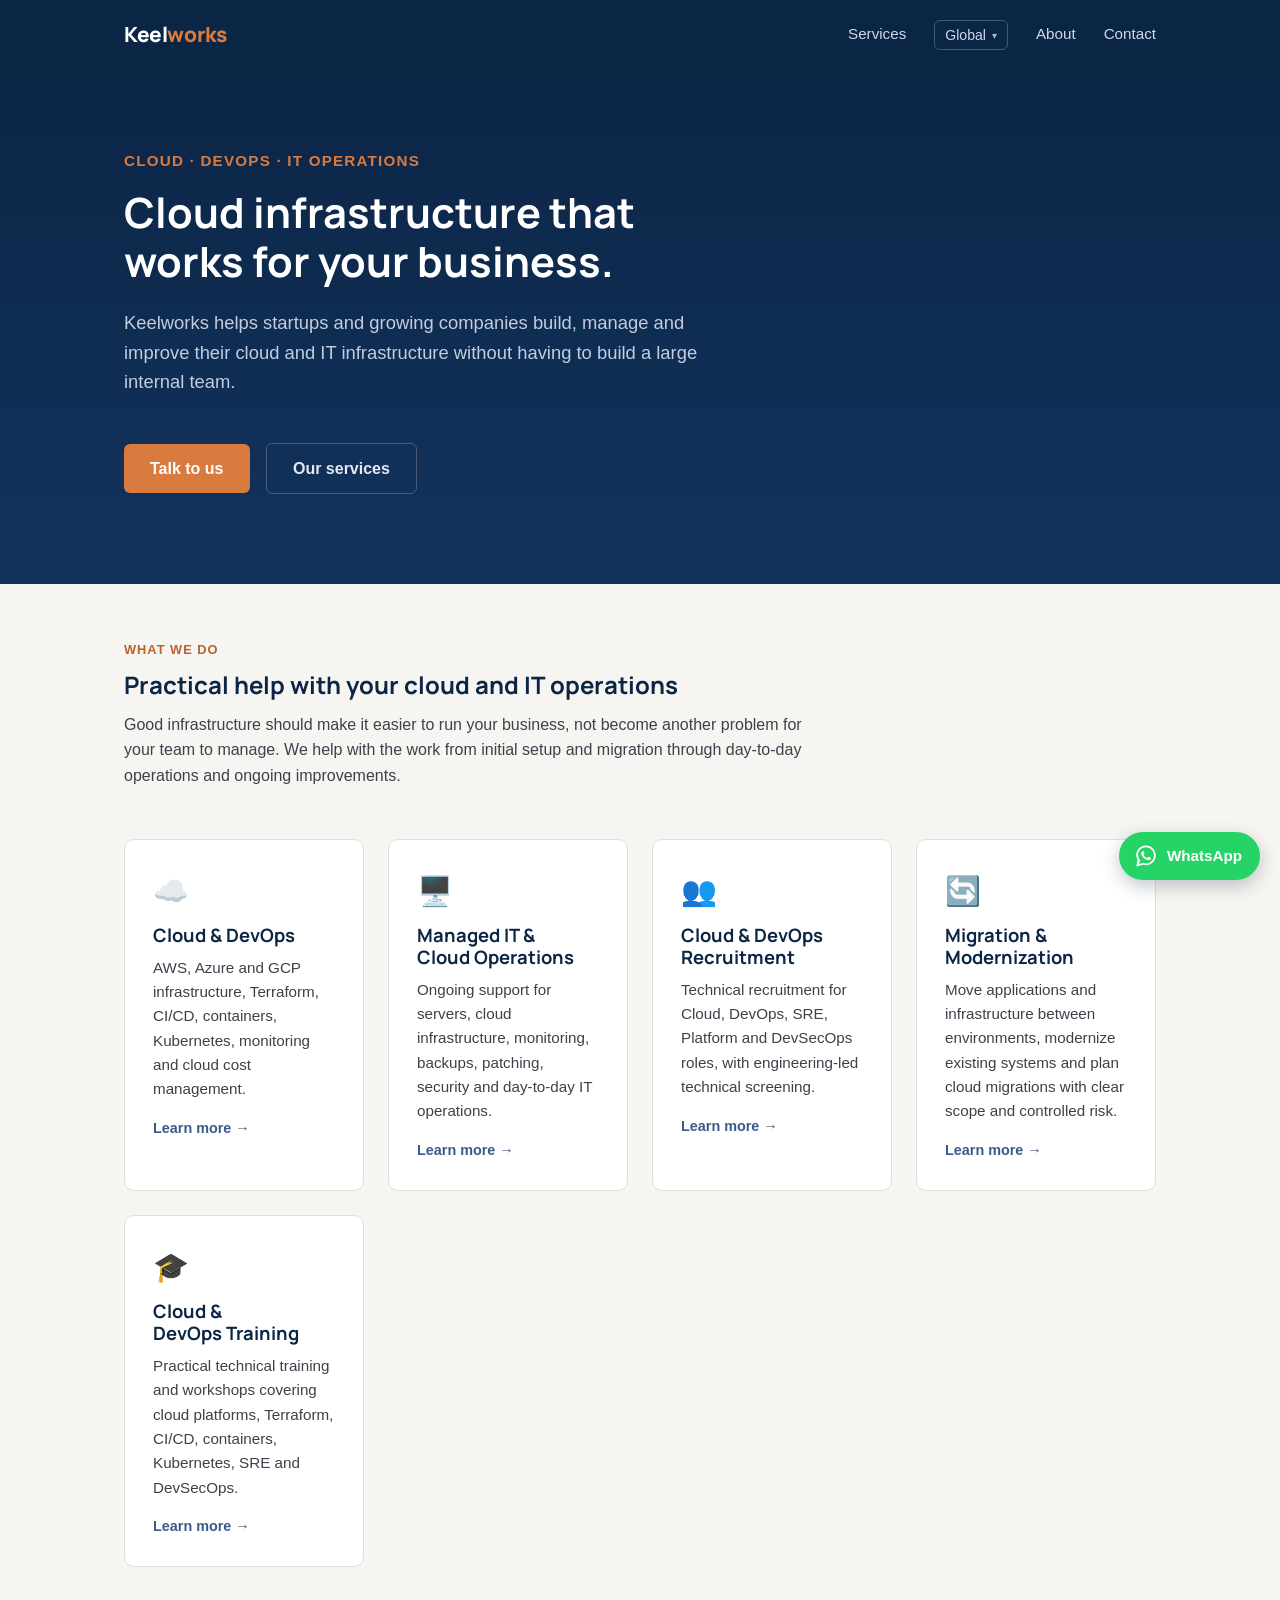
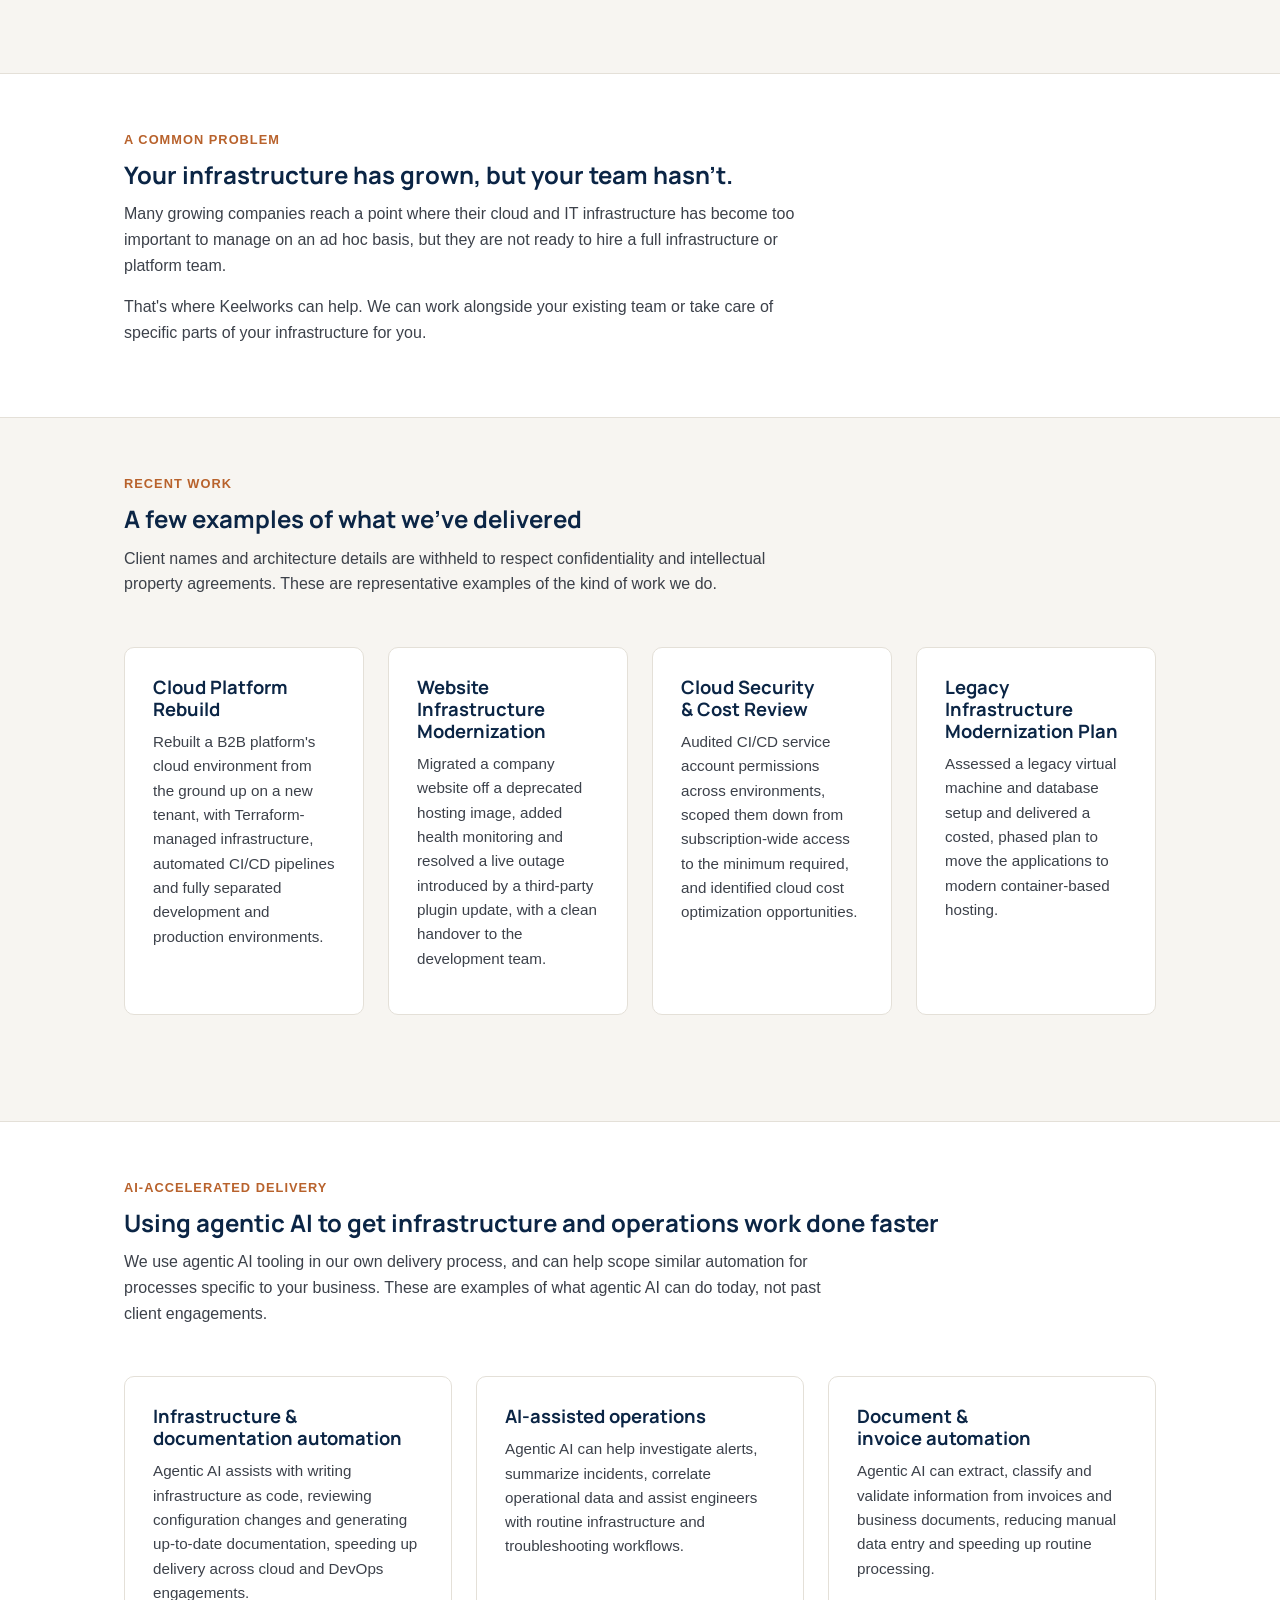
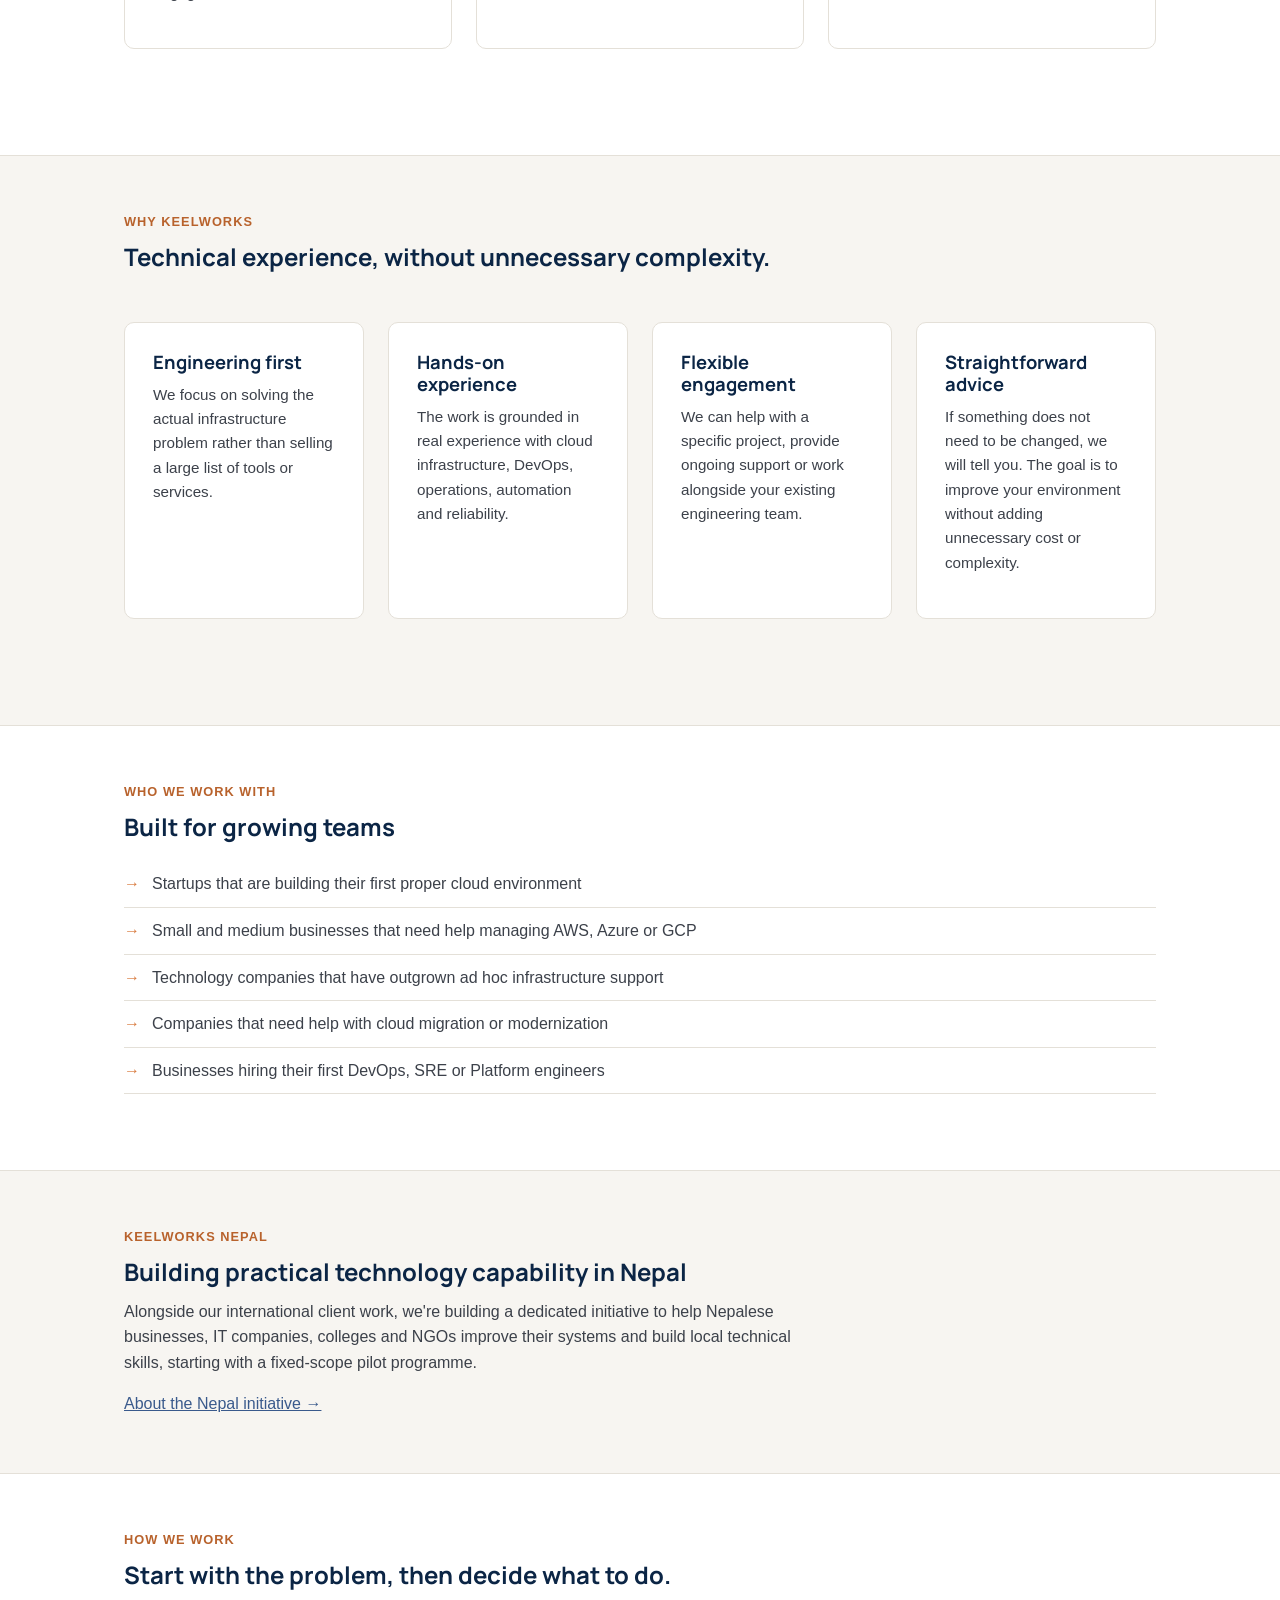
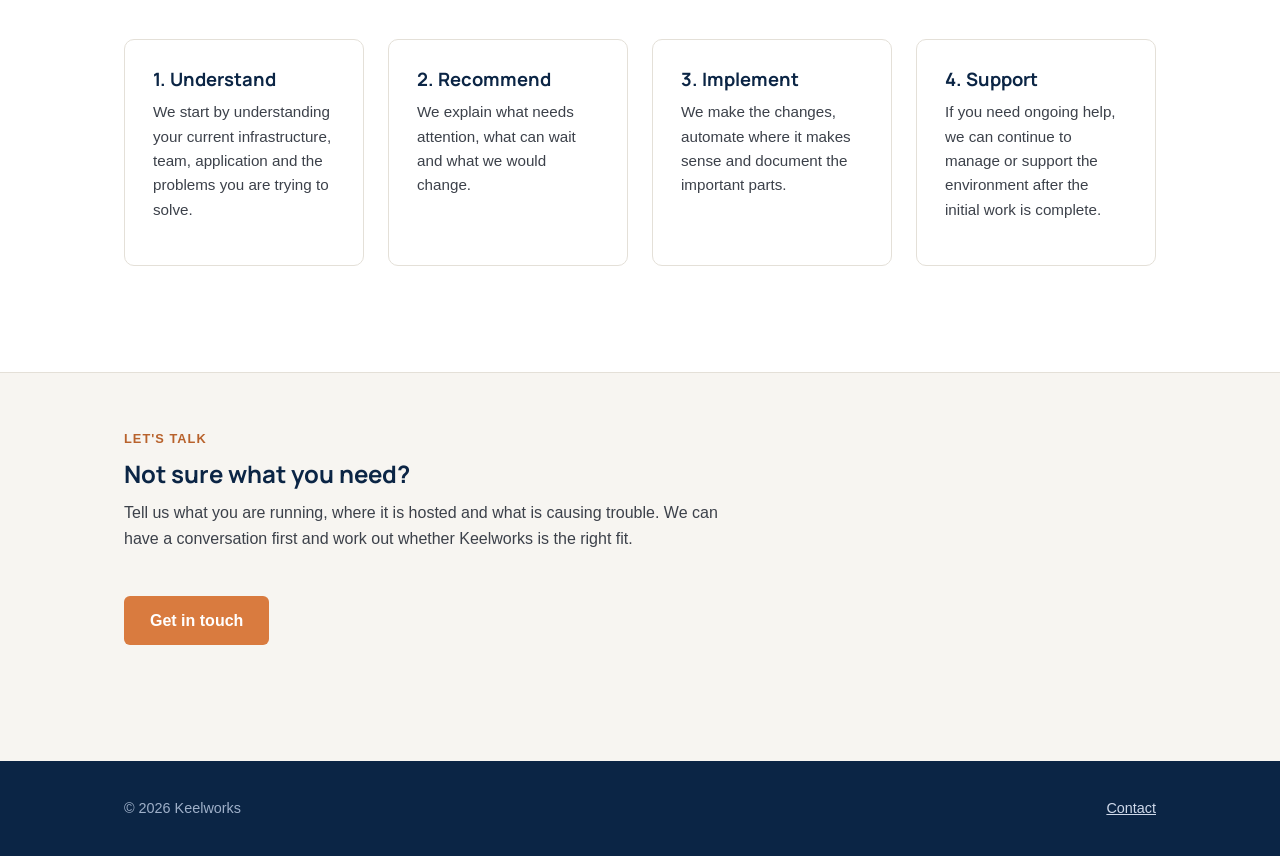
==== index.html @ cf8d4ded "Add a WhatsApp chat button on every page A floating WhatsApp button (+91 84319 14296) now sits botto" ====
<!doctype html>
<html lang="en">
<head>
<meta charset="utf-8">
<meta name="viewport" content="width=device-width, initial-scale=1">
<title>Keelworks | Cloud, DevOps, Managed IT & Recruitment</title>
<meta name="description" content="Keelworks helps startups and growing companies build, manage and improve cloud infrastructure, DevOps and IT operations, and recruit Cloud and DevOps engineers.">
<link rel="preconnect" href="https://fonts.googleapis.com">
<link rel="preconnect" href="https://fonts.gstatic.com" crossorigin>
<link href="https://fonts.googleapis.com/css2?family=Manrope:wght@700;800&display=swap" rel="stylesheet">
<link rel="canonical" href="https://keelworkstech.com/">
<meta property="og:type" content="website">
<meta property="og:site_name" content="Keelworks">
<meta property="og:title" content="Keelworks | Cloud, DevOps, Managed IT & Recruitment">
<meta property="og:description" content="Cloud, DevOps, managed IT and technical recruitment for startups and growing companies.">
<meta property="og:url" content="https://keelworkstech.com/">
<meta name="twitter:card" content="summary">
<meta name="twitter:title" content="Keelworks | Cloud, DevOps, Managed IT & Recruitment">
<meta name="twitter:description" content="Cloud, DevOps, managed IT and technical recruitment for startups and growing companies.">
<script type="application/ld+json">
{
  "@context": "https://schema.org",
  "@type": "ProfessionalService",
  "name": "Keelworks",
  "description": "Cloud, DevOps, managed IT, cloud migration, technical recruitment and training services for startups and growing companies.",
  "url": "https://keelworkstech.com/",
  "founder": {
    "@type": "Person",
    "name": "Naveen"
  },
  "areaServed": "Worldwide",
  "serviceType": [
    "Cloud Services",
    "DevOps",
    "Managed IT Services",
    "Cloud Operations",
    "Cloud Migration",
    "Application Modernization",
    "Technical Recruitment",
    "Cloud and DevOps Training"
  ]
}
</script>
<link rel="icon" href="/favicon.ico" sizes="any">
<link rel="icon" href="/favicon.svg" type="image/svg+xml">
<link rel="apple-touch-icon" href="/assets/apple-touch-icon.png">
<link rel="stylesheet" href="/assets/style.css?v=20261115-1">
</head>
<body>

<header class="site">
  <div class="wrap">
    <a class="logo" href="/">Keel<span>works</span></a>
    <nav>
      <a href="/services/">Services</a>
      <div class="region-switch">
        <button type="button" class="region-switch-toggle" aria-haspopup="true" aria-expanded="false">
          Global <span class="chev">&#9662;</span>
        </button>
        <ul class="region-switch-menu">
          <li><a href="/" class="is-current">Global</a></li>
          <li><a href="/nepal-digital-impact/">Nepal</a></li>
        </ul>
      </div>
      <a href="/about/">About</a>
      <a href="/contact/">Contact</a>
    </nav>
  </div>
</header>

<section class="hero">
  <div class="wrap">
    <div class="tagline">Cloud &middot; DevOps &middot; IT Operations</div>
    <h1>Cloud infrastructure that works for your business.</h1>
    <p class="lead">Keelworks helps startups and growing companies build, manage and improve their cloud and IT infrastructure without having to build a large internal team.</p>
    <a class="btn" href="/contact/">Talk to us</a>
    <a class="btn outline" href="/services/">Our services</a>
  </div>
</section>

<section>
  <div class="wrap">
    <div class="eyebrow">What we do</div>
    <h2>Practical help with your cloud and IT operations</h2>
    <p style="max-width: 700px;">Good infrastructure should make it easier to run your business, not become another problem for your team to manage. We help with the work from initial setup and migration through day-to-day operations and ongoing improvements.</p>
    <div class="services-grid">
      <div class="card">
        <div class="icon">☁️</div>
        <h3>Cloud &amp; DevOps</h3>
        <p>AWS, Azure and GCP infrastructure, Terraform, CI/CD, containers, Kubernetes, monitoring and cloud cost management.</p>
        <a class="more" href="/services/cloudops/">Learn more →</a>
      </div>
      <div class="card">
        <div class="icon">🖥️</div>
        <h3>Managed IT &amp; Cloud Operations</h3>
        <p>Ongoing support for servers, cloud infrastructure, monitoring, backups, patching, security and day-to-day IT operations.</p>
        <a class="more" href="/services/managed-it/">Learn more →</a>
      </div>
      <div class="card">
        <div class="icon">👥</div>
        <h3>Cloud &amp; DevOps Recruitment</h3>
        <p>Technical recruitment for Cloud, DevOps, SRE, Platform and DevSecOps roles, with engineering-led technical screening.</p>
        <a class="more" href="/services/recruitment/">Learn more →</a>
      </div>
      <div class="card">
        <div class="icon">🔄</div>
        <h3>Migration &amp; Modernization</h3>
        <p>Move applications and infrastructure between environments, modernize existing systems and plan cloud migrations with clear scope and controlled risk.</p>
        <a class="more" href="/services/migration/">Learn more →</a>
      </div>
      <div class="card">
        <div class="icon">🎓</div>
        <h3>Cloud &amp; DevOps Training</h3>
        <p>Practical technical training and workshops covering cloud platforms, Terraform, CI/CD, containers, Kubernetes, SRE and DevSecOps.</p>
        <a class="more" href="/services/training/">Learn more →</a>
      </div>
    </div>
  </div>
</section>

<section class="alt">
  <div class="wrap">
    <div class="eyebrow">A common problem</div>
    <h2>Your infrastructure has grown, but your team hasn't.</h2>
    <p style="max-width: 680px;">Many growing companies reach a point where their cloud and IT infrastructure has become too important to manage on an ad hoc basis, but they are not ready to hire a full infrastructure or platform team.</p>
    <p style="max-width: 680px;">That's where Keelworks can help. We can work alongside your existing team or take care of specific parts of your infrastructure for you.</p>
  </div>
</section>

<section>
  <div class="wrap">
    <div class="eyebrow">Recent work</div>
    <h2>A few examples of what we've delivered</h2>
    <p style="max-width: 700px;">Client names and architecture details are withheld to respect confidentiality and intellectual property agreements. These are representative examples of the kind of work we do.</p>
    <div class="services-grid">
      <div class="card">
        <h3>Cloud Platform Rebuild</h3>
        <p>Rebuilt a B2B platform's cloud environment from the ground up on a new tenant, with Terraform-managed infrastructure, automated CI/CD pipelines and fully separated development and production environments.</p>
      </div>
      <div class="card">
        <h3>Website Infrastructure Modernization</h3>
        <p>Migrated a company website off a deprecated hosting image, added health monitoring and resolved a live outage introduced by a third-party plugin update, with a clean handover to the development team.</p>
      </div>
      <div class="card">
        <h3>Cloud Security &amp; Cost Review</h3>
        <p>Audited CI/CD service account permissions across environments, scoped them down from subscription-wide access to the minimum required, and identified cloud cost optimization opportunities.</p>
      </div>
      <div class="card">
        <h3>Legacy Infrastructure Modernization Plan</h3>
        <p>Assessed a legacy virtual machine and database setup and delivered a costed, phased plan to move the applications to modern container-based hosting.</p>
      </div>
    </div>
  </div>
</section>

<section class="alt">
  <div class="wrap">
    <div class="eyebrow">AI-accelerated delivery</div>
    <h2>Using agentic AI to get infrastructure and operations work done faster</h2>
    <p style="max-width: 700px;">We use agentic AI tooling in our own delivery process, and can help scope similar automation for processes specific to your business. These are examples of what agentic AI can do today, not past client engagements.</p>
    <div class="services-grid">
      <div class="card">
        <h3>Infrastructure &amp; documentation automation</h3>
        <p>Agentic AI assists with writing infrastructure as code, reviewing configuration changes and generating up-to-date documentation, speeding up delivery across cloud and DevOps engagements.</p>
      </div>
      <div class="card">
        <h3>AI-assisted operations</h3>
        <p>Agentic AI can help investigate alerts, summarize incidents, correlate operational data and assist engineers with routine infrastructure and troubleshooting workflows.</p>
      </div>
      <div class="card">
        <h3>Document &amp; invoice automation</h3>
        <p>Agentic AI can extract, classify and validate information from invoices and business documents, reducing manual data entry and speeding up routine processing.</p>
      </div>
    </div>
  </div>
</section>

<section>
  <div class="wrap">
    <div class="eyebrow">Why Keelworks</div>
    <h2>Technical experience, without unnecessary complexity.</h2>
    <div class="services-grid">
      <div class="card">
        <h3>Engineering first</h3>
        <p>We focus on solving the actual infrastructure problem rather than selling a large list of tools or services.</p>
      </div>
      <div class="card">
        <h3>Hands-on experience</h3>
        <p>The work is grounded in real experience with cloud infrastructure, DevOps, operations, automation and reliability.</p>
      </div>
      <div class="card">
        <h3>Flexible engagement</h3>
        <p>We can help with a specific project, provide ongoing support or work alongside your existing engineering team.</p>
      </div>
      <div class="card">
        <h3>Straightforward advice</h3>
        <p>If something does not need to be changed, we will tell you. The goal is to improve your environment without adding unnecessary cost or complexity.</p>
      </div>
    </div>
  </div>
</section>

<section class="alt">
  <div class="wrap">
    <div class="eyebrow">Who we work with</div>
    <h2>Built for growing teams</h2>
    <ul class="fit-list">
      <li>Startups that are building their first proper cloud environment</li>
      <li>Small and medium businesses that need help managing AWS, Azure or GCP</li>
      <li>Technology companies that have outgrown ad hoc infrastructure support</li>
      <li>Companies that need help with cloud migration or modernization</li>
      <li>Businesses hiring their first DevOps, SRE or Platform engineers</li>
    </ul>
  </div>
</section>

<section>
  <div class="wrap">
    <div class="eyebrow">Keelworks Nepal</div>
    <h2>Building practical technology capability in Nepal</h2>
    <p style="max-width: 680px;">Alongside our international client work, we're building a dedicated initiative to help Nepalese businesses, IT companies, colleges and NGOs improve their systems and build local technical skills, starting with a fixed-scope pilot programme.</p>
    <a class="more" href="/nepal-digital-impact/">About the Nepal initiative →</a>
  </div>
</section>

<section class="alt">
  <div class="wrap">
    <div class="eyebrow">How we work</div>
    <h2>Start with the problem, then decide what to do.</h2>
    <div class="services-grid">
      <div class="card">
        <h3>1. Understand</h3>
        <p>We start by understanding your current infrastructure, team, application and the problems you are trying to solve.</p>
      </div>
      <div class="card">
        <h3>2. Recommend</h3>
        <p>We explain what needs attention, what can wait and what we would change.</p>
      </div>
      <div class="card">
        <h3>3. Implement</h3>
        <p>We make the changes, automate where it makes sense and document the important parts.</p>
      </div>
      <div class="card">
        <h3>4. Support</h3>
        <p>If you need ongoing help, we can continue to manage or support the environment after the initial work is complete.</p>
      </div>
    </div>
  </div>
</section>

<section>
  <div class="wrap">
    <div class="eyebrow">Let's talk</div>
    <h2>Not sure what you need?</h2>
    <p style="max-width: 600px;">Tell us what you are running, where it is hosted and what is causing trouble. We can have a conversation first and work out whether Keelworks is the right fit.</p>
    <a class="btn" href="/contact/">Get in touch</a>
  </div>
</section>

<footer class="site">
  <div class="wrap">
    <div>&copy; 2026 Keelworks</div>
    <div><a href="/contact/">Contact</a></div>
  </div>
</footer>

<script src="/assets/region-switch.js?v=20261115-1" defer></script>
<script src="/assets/region-banner.js?v=20261115-1" defer></script>
<script src="/assets/whatsapp.js?v=20261115-1" defer></script>
</body>
</html>
---- assets/style.css ----
:root {
  --navy: #0b2545;
  --navy-light: #13335e;
  --steel: #3a5a8c;
  --accent: #d97b3f;
  --accent-dark: #b8622c;
  --paper: #f7f5f1;
  --ink: #1a1d23;
  --ink-soft: #4a5568;
  --line: #e4e0d8;
  --radius: 10px;
}

* {
  box-sizing: border-box;
}

html {
  scroll-behavior: smooth;
}

body {
  margin: 0;
  font-family: -apple-system, BlinkMacSystemFont, "Segoe UI", Helvetica, Arial, sans-serif;
  color: var(--ink);
  background: var(--paper);
  line-height: 1.6;
}

h1,
h2,
h3,
h4 {
  font-family: "Manrope", -apple-system, BlinkMacSystemFont, "Segoe UI", sans-serif;
  font-weight: 700;
  line-height: 1.2;
  margin: 0 0 0.5em;
  color: var(--navy);
  text-wrap: balance;
}

p {
  margin: 0 0 1em;
  color: #3c414a;
}

a {
  color: var(--steel);
}

.wrap {
  max-width: 1080px;
  margin: 0 auto;
  padding: 0 24px;
}


/* =========================
   Header
   ========================= */

header.site {
  background: var(--navy);
  color: #fff;
  padding: 18px 0;
}

header.site .wrap {
  display: flex;
  align-items: center;
  justify-content: space-between;
}

header.site .logo {
  font-family: "Manrope", sans-serif;
  font-weight: 800;
  font-size: 1.3rem;
  color: #fff;
  text-decoration: none;
  letter-spacing: -0.02em;
}

header.site .logo span {
  color: var(--accent);
}

header.site nav {
  display: flex;
  align-items: center;
}

header.site nav a {
  color: #cfd9ea;
  text-decoration: none;
  margin-left: 28px;
  font-size: 0.95rem;
  font-weight: 500;
}

header.site nav a:hover {
  color: #fff;
}

.region-switch {
  position: relative;
  margin-left: 28px;
}

.region-switch-toggle {
  display: inline-flex;
  align-items: center;
  gap: 6px;
  background: transparent;
  border: 1px solid #3a5a78;
  border-radius: 6px;
  color: #cfd9ea;
  font-size: 0.88rem;
  font-weight: 500;
  font-family: inherit;
  padding: 6px 10px;
  cursor: pointer;
  white-space: nowrap;
}

.region-switch-toggle .chev {
  font-size: 0.65rem;
  opacity: 0.8;
  transition: transform 0.15s ease;
}

.region-switch-toggle:hover,
.region-switch-toggle[aria-expanded="true"] {
  border-color: var(--accent);
  color: #fff;
}

.region-switch-toggle[aria-expanded="true"] .chev {
  transform: rotate(180deg);
}

.region-switch-menu {
  list-style: none;
  margin: 0;
  padding: 6px;
  position: absolute;
  top: calc(100% + 8px);
  right: 0;
  min-width: 150px;
  background: var(--navy-light);
  border: 1px solid #3a5a78;
  border-radius: 8px;
  box-shadow: 0 12px 28px rgba(0, 0, 0, 0.35);
  z-index: 50;
  display: none;
}

.region-switch-menu.is-open {
  display: block;
}

.region-switch-menu a {
  display: block;
  padding: 8px 10px;
  border-radius: 5px;
  color: #cfd9ea;
  text-decoration: none;
  font-size: 0.92rem;
  white-space: nowrap;
}

.region-switch-menu a:hover {
  background: rgba(255, 255, 255, 0.08);
  color: #fff;
}

.region-switch-menu a.is-current {
  color: #fff;
  font-weight: 700;
}


/* =========================
   Language toggle
   ========================= */

.lang-toggle {
  display: inline-flex;
  align-items: center;
  margin-left: 28px;
  padding: 3px;
  gap: 2px;
  background: rgba(255, 255, 255, 0.07);
  border: 1px solid rgba(255, 255, 255, 0.22);
  border-radius: 999px;
}

.lang-toggle button {
  border: none;
  background: transparent;
  color: #cfd9ea;
  font-family: inherit;
  font-size: 0.82rem;
  font-weight: 700;
  padding: 6px 14px;
  border-radius: 999px;
  cursor: pointer;
}

.lang-toggle button:hover {
  color: #fff;
}

.lang-toggle button.is-active {
  background: var(--accent);
  color: #fff;
}


/* =========================
   Hero
   ========================= */

.hero {
  background: linear-gradient(
    180deg,
    var(--navy) 0%,
    var(--navy-light) 100%
  );
  color: #fff;
  padding: 80px 0 90px;
}

.hero h1 {
  color: #fff;
  font-size: 2.6rem;
  max-width: 720px;
}

.hero .tagline {
  color: var(--accent);
  font-weight: 700;
  font-size: 0.95rem;
  text-transform: uppercase;
  letter-spacing: 0.08em;
  margin-bottom: 14px;
}

.hero p.lead {
  color: #c3cde0;
  font-size: 1.15rem;
  max-width: 580px;
  margin-top: 18px;
}

.btn {
  display: inline-block;
  background: var(--accent);
  color: #fff;
  padding: 12px 26px;
  border-radius: 6px;
  text-decoration: none;
  font-weight: 600;
  margin-top: 28px;
}

.btn:hover {
  background: var(--accent-dark);
}

.btn.outline {
  background: transparent;
  border: 1.5px solid #4a5a78;
  color: #e4e8f0;
  margin-left: 12px;
}

.btn.outline:hover {
  background: rgba(255, 255, 255, 0.05);
}

.btn.outline-dark {
  background: transparent;
  border: 1.5px solid var(--navy);
  color: var(--navy);
  margin-left: 12px;
}

.btn.outline-dark:hover {
  background: rgba(11, 37, 69, 0.05);
}


/* =========================
   Service cards
   ========================= */

.services-grid {
  display: grid;
  grid-template-columns: repeat(auto-fit, minmax(240px, 1fr));
  gap: 24px;
  margin: 50px 0;
}

.card {
  background: #fff;
  border: 1px solid var(--line);
  border-radius: var(--radius);
  padding: 28px;
}

.card .icon {
  font-size: 1.8rem;
  margin-bottom: 10px;
}

.card h3 {
  font-size: 1.15rem;
  margin-bottom: 10px;
}

.card p {
  font-size: 0.95rem;
}

.card a.more {
  display: block;
  margin-top: 10px;
  font-size: 0.9rem;
  font-weight: 600;
  text-decoration: none;
}


/* =========================
   Sections
   ========================= */

section {
  padding: 56px 0;
}

section.alt {
  background: #fff;
  border-top: 1px solid var(--line);
  border-bottom: 1px solid var(--line);
}

.eyebrow {
  text-transform: uppercase;
  letter-spacing: 0.08em;
  font-size: 0.8rem;
  font-weight: 700;
  color: var(--accent-dark);
  margin-bottom: 10px;
}


/* =========================
   Pricing
   ========================= */

.pricing-grid {
  display: grid;
  grid-template-columns: repeat(3, 1fr);
  gap: 20px;
  margin-top: 30px;
}

.price-card {
  background: #fff;
  border: 1px solid var(--line);
  border-radius: var(--radius);
  padding: 26px;
}

.price-card.featured {
  border: 2px solid var(--accent);
}

.price-card .price {
  font-family: "Manrope", sans-serif;
  font-size: 1.5rem;
  font-weight: 800;
  color: var(--navy);
  margin: 8px 0 16px;
}

.price-card ul {
  padding-left: 20px;
  margin: 0;
  font-size: 0.92rem;
  color: #3c414a;
}

.price-card li {
  margin-bottom: 6px;
}


/* =========================
   Who it's for
   ========================= */

.fit-list {
  list-style: none;
  padding: 0;
  margin: 20px 0;
}

.fit-list li {
  padding: 10px 0 10px 28px;
  position: relative;
  border-bottom: 1px solid var(--line);
  color: #3c414a;
}

.fit-list li::before {
  content: "→";
  position: absolute;
  left: 0;
  color: var(--accent);
  font-weight: 700;
}


/* =========================
   Footer
   ========================= */

footer.site {
  background: var(--navy);
  color: #9fb0c9;
  padding: 36px 0;
  margin-top: 60px;
  font-size: 0.9rem;
}

footer.site a {
  color: #cfd9ea;
}

footer.site .wrap {
  display: flex;
  justify-content: space-between;
  flex-wrap: wrap;
  gap: 12px;
}


/* =========================
   Inner page header
   ========================= */

.page-head {
  background: var(--navy);
  color: #fff;
  padding: 48px 0;
}

.page-head h1 {
  color: #fff;
  font-size: 2rem;
}

.page-head p {
  color: #c3cde0;
  max-width: 620px;
}


/* =========================
   Two column layout
   ========================= */

.two-col {
  display: grid;
  grid-template-columns: 1.3fr 1fr;
  gap: 40px;
  align-items: start;
}


/* =========================
   Contact
   ========================= */

.contact-box {
  background: #fff;
  border: 1px solid var(--line);
  border-radius: var(--radius);
  padding: 28px;
}

.contact-box a.email {
  display: inline-block;
  font-weight: 700;
  color: var(--navy);
  font-size: 1.1rem;
  margin-top: 6px;
}


/* =========================
   Forms
   ========================= */

.form-group {
  margin-bottom: 20px;
}

.form-group label.field-label {
  display: block;
  font-weight: 600;
  margin-bottom: 6px;
  font-size: 0.92rem;
  color: var(--navy);
}

.form-group input[type="text"],
.form-group input[type="email"],
.form-group select,
.form-group textarea {
  width: 100%;
  padding: 10px 12px;
  border: 1px solid var(--line);
  border-radius: 6px;
  font-size: 0.95rem;
  font-family: inherit;
  background: #fff;
  color: var(--ink);
}

.form-group input[type="text"]:focus,
.form-group input[type="email"]:focus,
.form-group select:focus,
.form-group textarea:focus {
  outline: 2px solid var(--steel);
  outline-offset: 1px;
}

.form-group textarea {
  min-height: 120px;
  resize: vertical;
}

.checkbox-group {
  display: flex;
  flex-direction: column;
  gap: 8px;
}

.checkbox-group label {
  display: flex;
  align-items: center;
  gap: 8px;
  font-weight: 500;
  font-size: 0.93rem;
  color: #3c414a;
}

.checkbox-group input[type="checkbox"] {
  width: 16px;
  height: 16px;
  flex-shrink: 0;
}

.form-note {
  font-size: 0.85rem;
  color: #6b7280;
  margin-top: 10px;
}


/* =========================
   Tablet
   ========================= */

@media (max-width: 760px) {

  .services-grid {
    grid-template-columns: 1fr;
    gap: 18px;
    margin: 36px 0;
  }

  .pricing-grid {
    grid-template-columns: 1fr;
    gap: 18px;
  }

  .two-col {
    grid-template-columns: 1fr;
    gap: 28px;
  }

  section {
    padding: 46px 0;
  }

}


/* =========================
   Mobile
   ========================= */

@media (max-width: 600px) {

  .wrap {
    padding-left: 20px;
    padding-right: 20px;
  }


  /* Header */

  header.site {
    padding: 16px 0 18px;
  }

  header.site .wrap {
    align-items: flex-start;
    flex-direction: column;
  }

  header.site .logo {
    font-size: 1.45rem;
  }

  header.site nav {
    width: 100%;
    margin-top: 12px;
    gap: 0;
    flex-wrap: nowrap;
  }

  header.site nav.has-lang-toggle {
    flex-wrap: wrap;
    row-gap: 12px;
  }

  header.site nav a {
    margin-left: 0;
    margin-right: 22px;
    font-size: 0.92rem;
  }

  header.site nav a:last-child {
    margin-right: 0;
  }

  .region-switch {
    margin-left: 0;
    margin-right: 22px;
  }

  .region-switch-toggle {
    font-size: 0.85rem;
    padding: 5px 8px;
  }

  .region-switch-menu {
    right: auto;
    left: 0;
  }

  .lang-toggle {
    margin-left: 0;
  }


  /* Hero */

  .hero {
    padding: 58px 0 64px;
  }

  .hero .tagline {
    font-size: 0.78rem;
    letter-spacing: 0.07em;
    margin-bottom: 16px;
  }

  .hero h1 {
    font-size: 2.1rem;
    line-height: 1.08;
    letter-spacing: -0.025em;
    text-wrap: pretty;
    max-width: 100%;
  }

  .hero p.lead {
    font-size: 1.05rem;
    line-height: 1.55;
    margin-top: 18px;
    max-width: 100%;
  }


  /* Buttons */

  .btn {
    display: block;
    width: 100%;
    text-align: center;
    margin-top: 20px;
    padding: 13px 20px;
  }

  .btn.outline,
  .btn.outline-dark {
    margin-left: 0;
    margin-top: 12px;
  }


  /* Sections */

  section {
    padding: 42px 0;
  }

  section h2 {
    font-size: 1.75rem;
    line-height: 1.25;
  }


  /* Cards */

  .services-grid {
    margin: 30px 0;
  }

  .card {
    padding: 24px;
  }


  /* Page header */

  .page-head {
    padding: 40px 0;
  }

  .page-head h1 {
    font-size: 1.8rem;
  }


  /* Footer */

  footer.site {
    margin-top: 40px;
    padding: 30px 0;
  }

  footer.site .wrap {
    flex-direction: column;
    align-items: flex-start;
  }

}


/* =========================
   Small phones
   ========================= */

@media (max-width: 380px) {

  .wrap {
    padding-left: 18px;
    padding-right: 18px;
  }

  .hero {
    padding-top: 48px;
    padding-bottom: 56px;
  }

  .hero h1 {
    font-size: 1.85rem;
  }

  .hero p.lead {
    font-size: 1rem;
  }

  header.site nav a {
    margin-right: 16px;
    font-size: 0.88rem;
  }

  .region-switch {
    margin-right: 16px;
  }

  .region-switch-toggle {
    font-size: 0.8rem;
  }

}


/* =========================
   Region banner
   ========================= */

.region-banner {
  background: var(--accent);
}

.region-banner .wrap {
  display: flex;
  align-items: center;
  justify-content: center;
  flex-wrap: wrap;
  gap: 14px 24px;
  padding: 11px 24px;
}

.region-banner p {
  margin: 0;
  color: #fff;
  font-size: 0.92rem;
  font-weight: 500;
}

.region-banner-actions {
  display: flex;
  align-items: center;
  gap: 18px;
  flex-shrink: 0;
}

.region-banner-actions a {
  color: #fff;
  font-weight: 700;
  font-size: 0.92rem;
  text-decoration: underline;
}

.region-banner-actions button {
  background: transparent;
  border: none;
  color: #fff;
  opacity: 0.85;
  font-size: 1.4rem;
  line-height: 1;
  cursor: pointer;
  padding: 0;
}

.region-banner-actions button:hover {
  opacity: 1;
}

@media (max-width: 600px) {

  .region-banner .wrap {
    padding: 10px 20px;
    justify-content: flex-start;
  }

  .region-banner p {
    font-size: 0.88rem;
  }

}

/* Floating WhatsApp chat button, injected on every page by assets/whatsapp.js */
.whatsapp-float {
  position: fixed;
  right: 20px;
  bottom: 20px;
  z-index: 900;
  display: inline-flex;
  align-items: center;
  gap: 8px;
  padding: 11px 18px 11px 14px;
  border-radius: 999px;
  background: #25d366;
  color: #fff;
  font-weight: 700;
  font-size: 0.95rem;
  text-decoration: none;
  box-shadow: 0 6px 18px rgba(11, 37, 69, 0.25);
  transition: transform 0.15s ease, box-shadow 0.15s ease;
}

.whatsapp-float:hover,
.whatsapp-float:focus-visible {
  transform: translateY(-2px);
  box-shadow: 0 10px 24px rgba(11, 37, 69, 0.3);
  color: #fff;
}

@media (max-width: 600px) {
  .whatsapp-float {
    right: 16px;
    bottom: 16px;
    padding: 13px;
  }
  .whatsapp-float span {
    display: none;
  }
}

@media print {
  .whatsapp-float { display: none; }
}
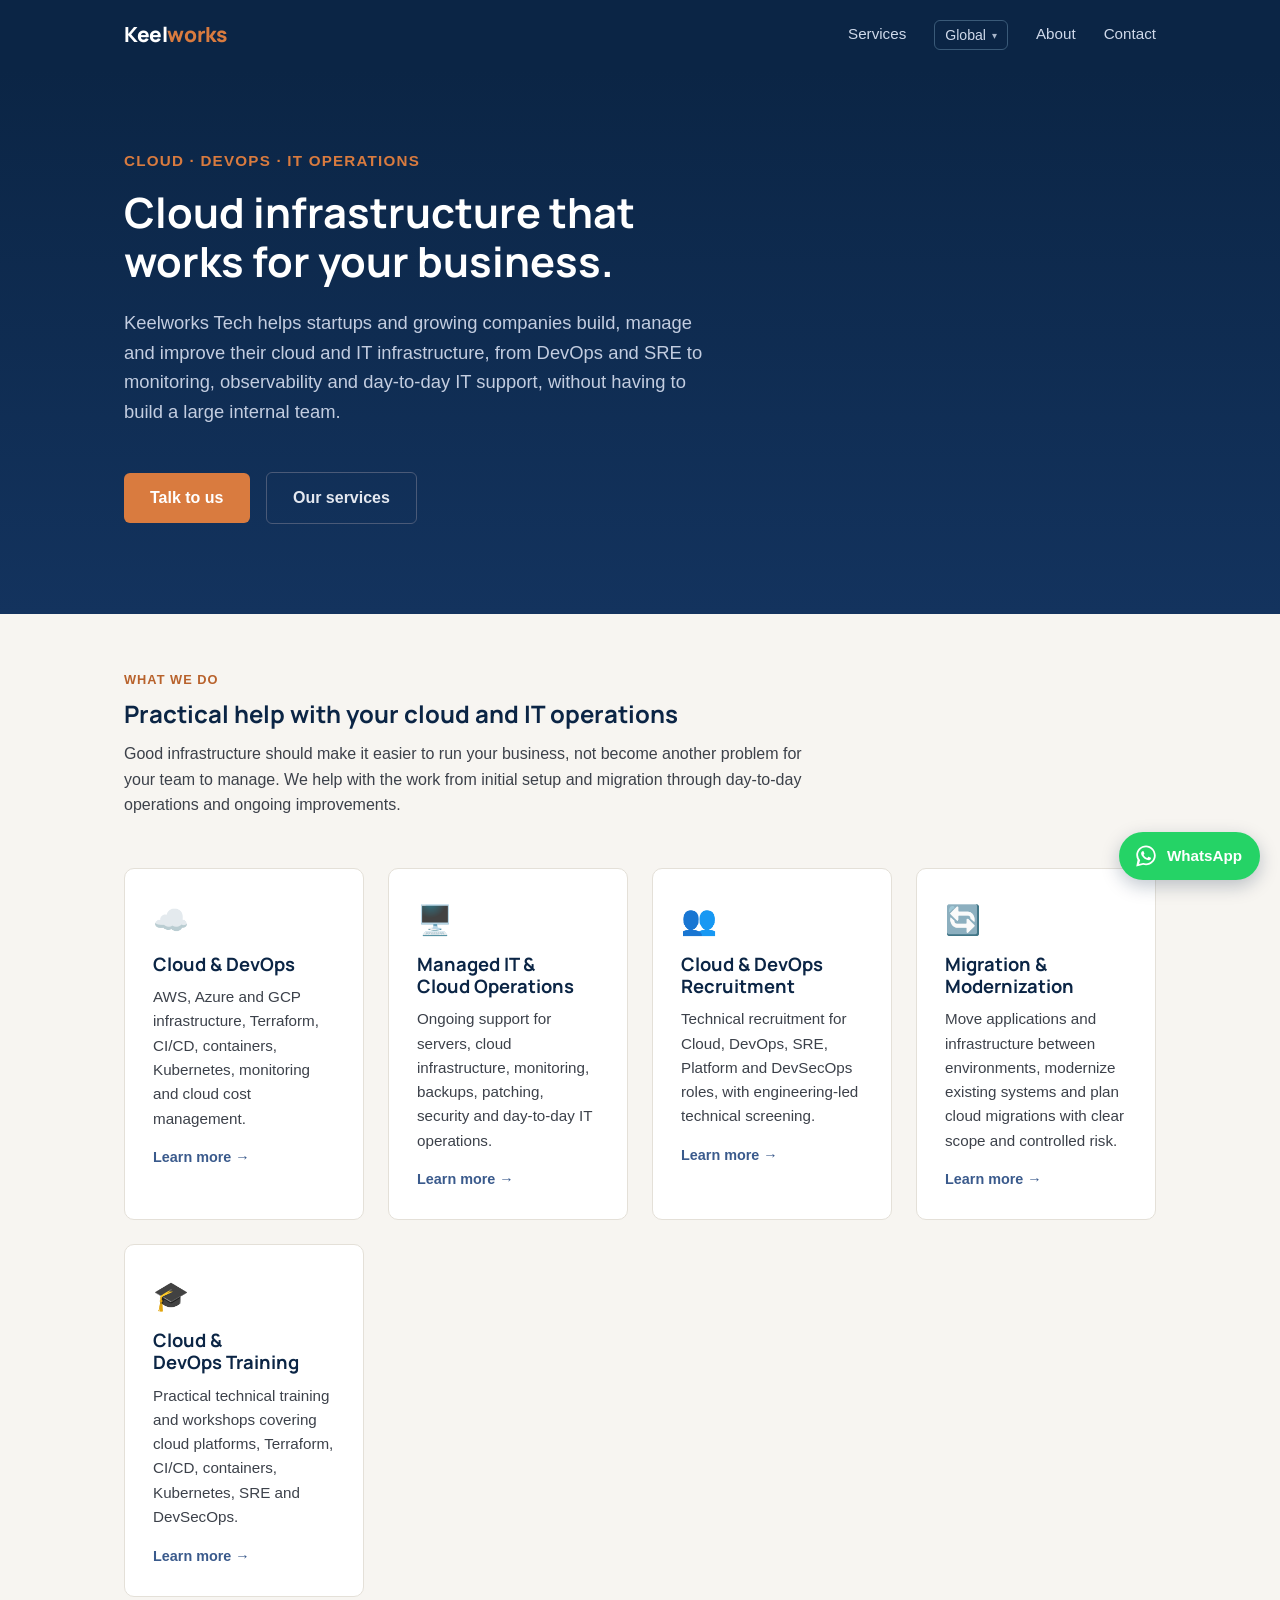
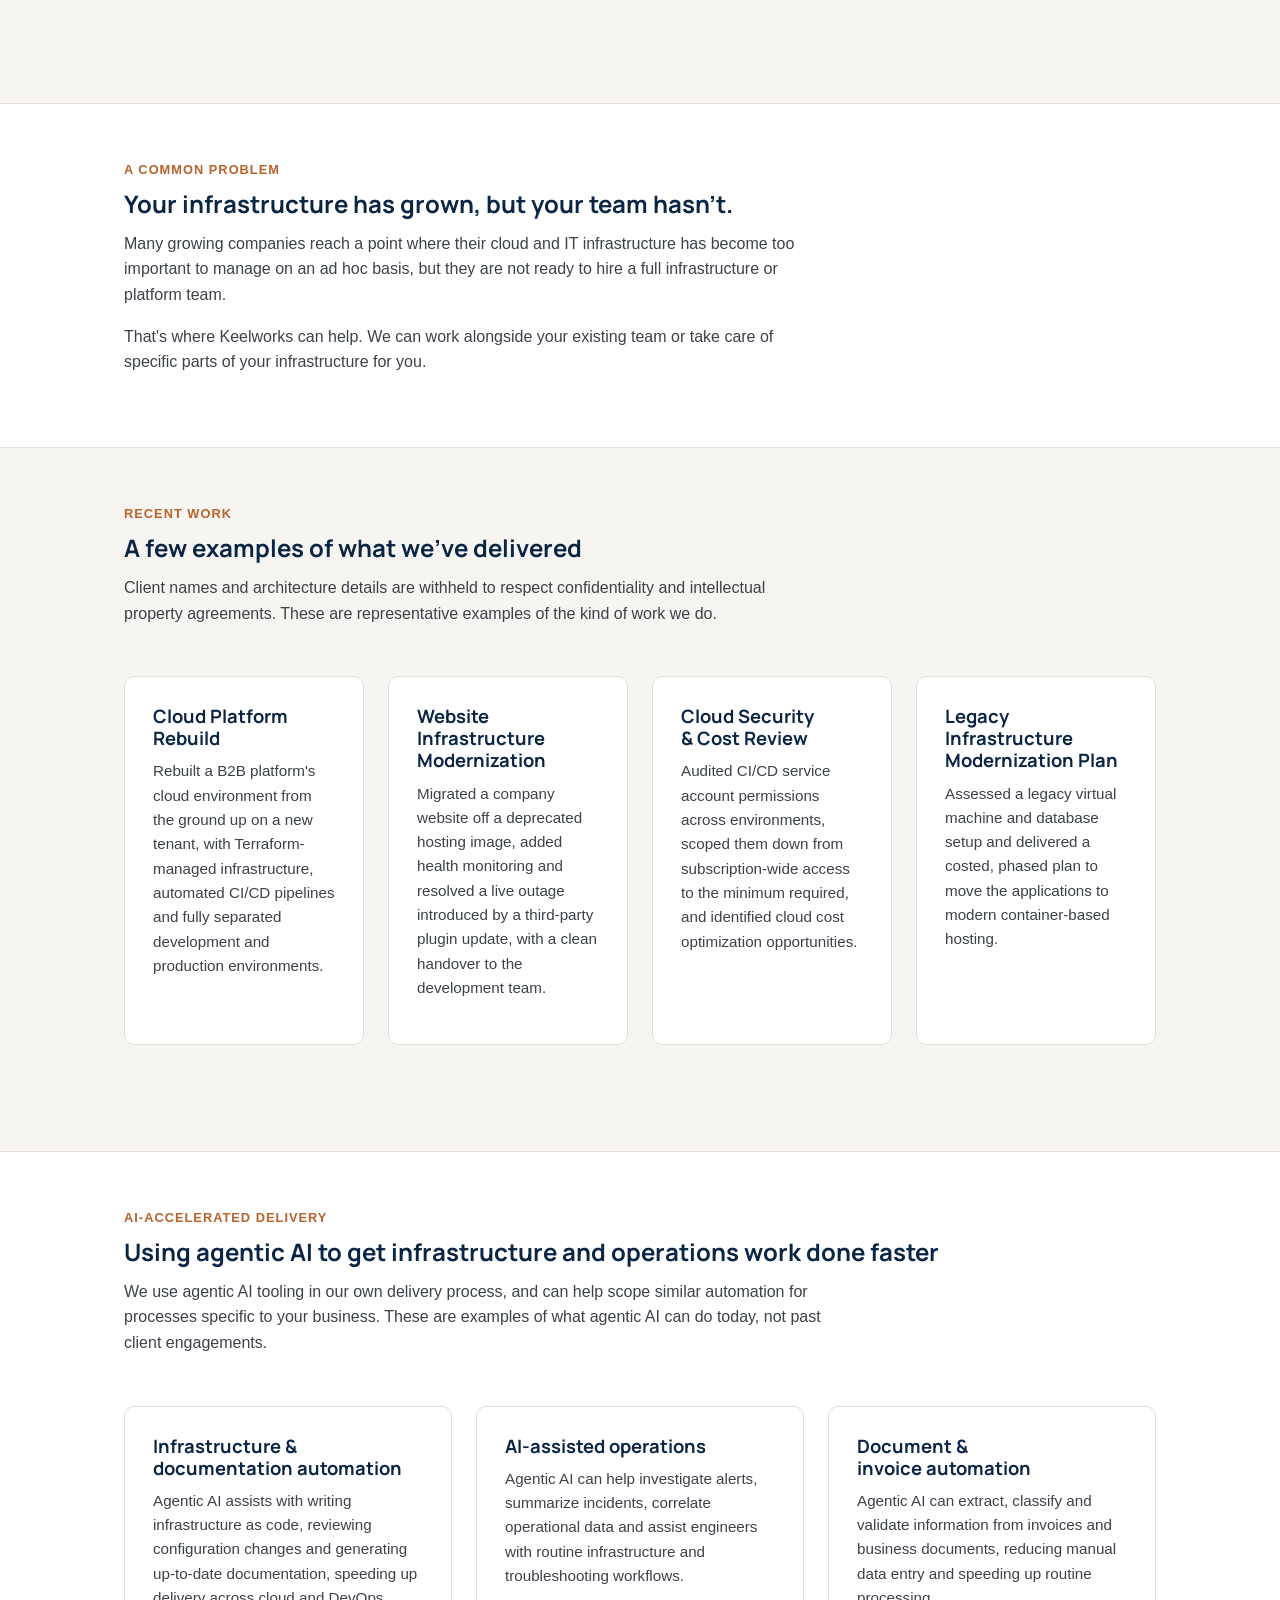
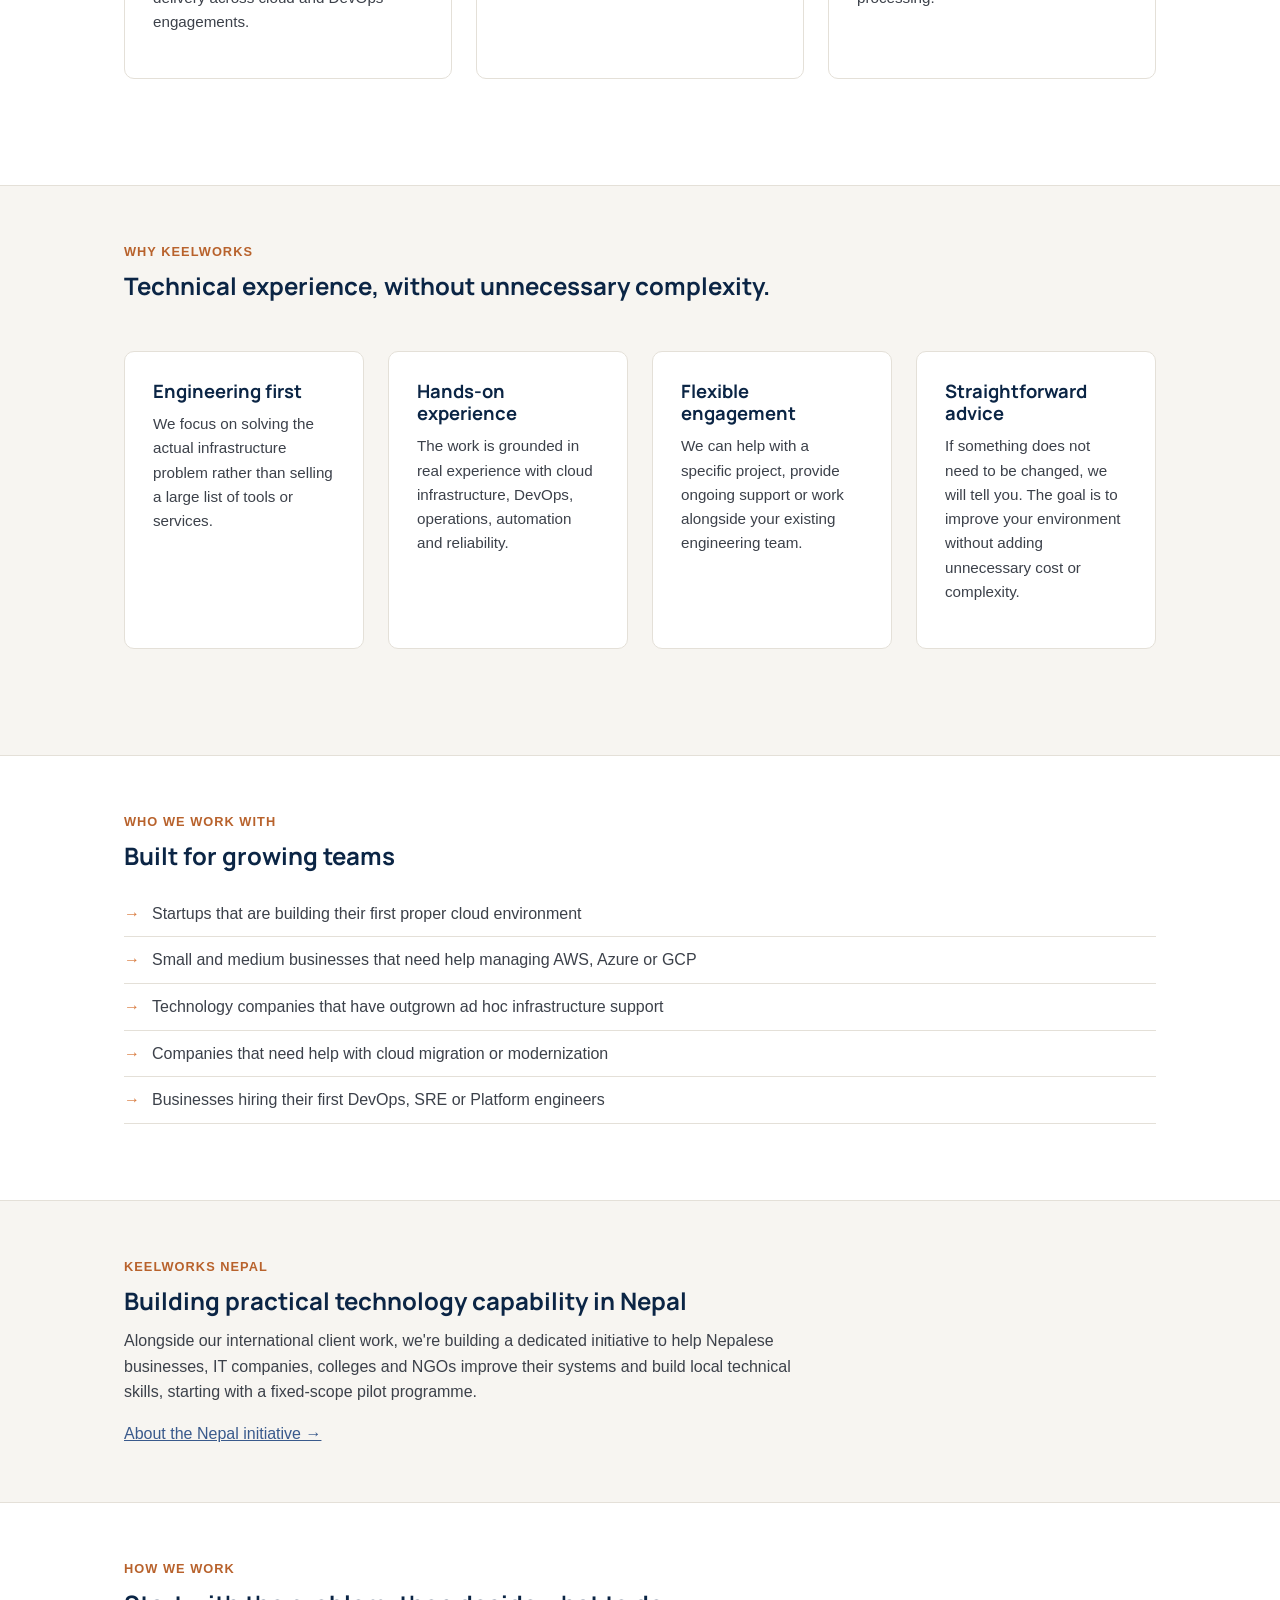
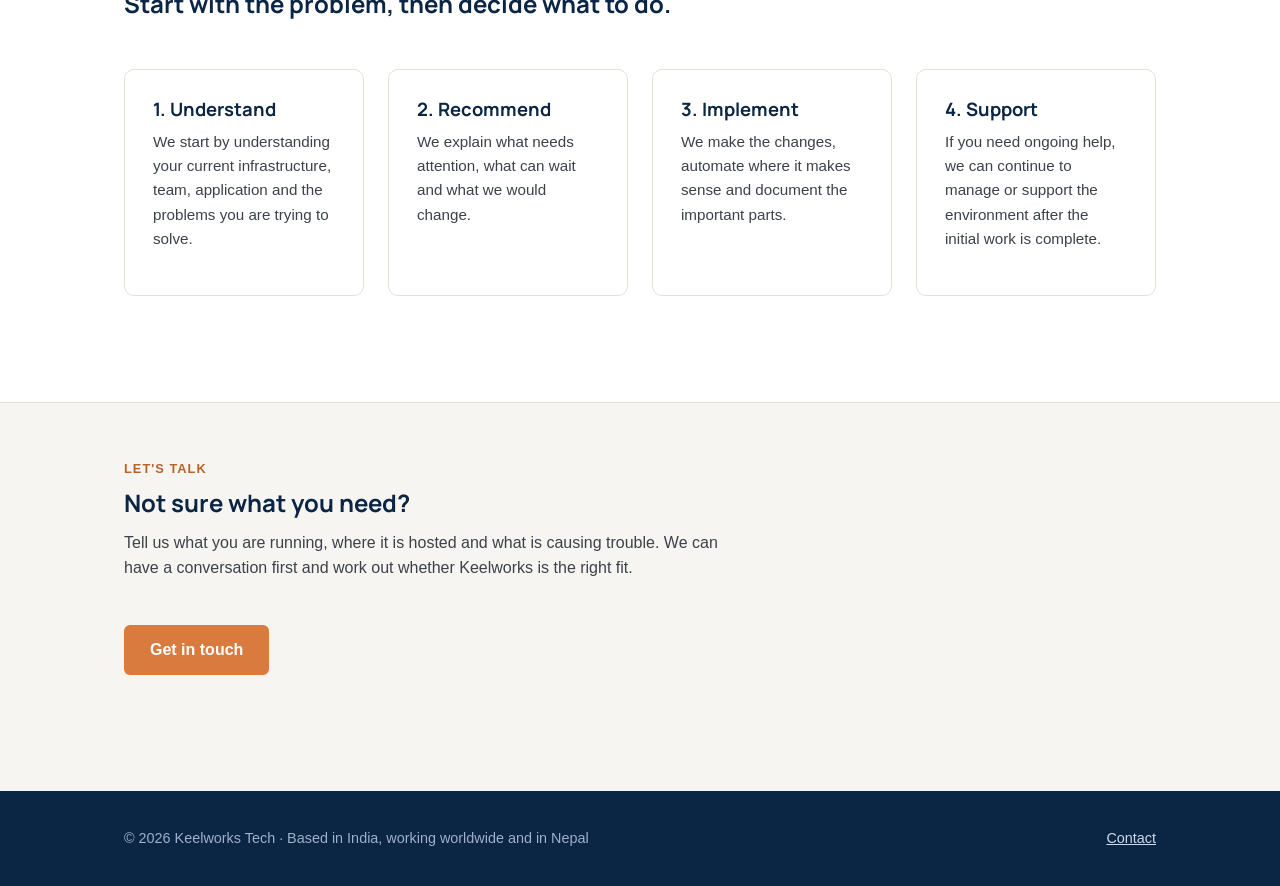
==== commit 14ed3ae1: "Improve search and link preview basics across the site Rewrites page titles and meta descriptions ar" ====
--- a/index.html
+++ b/index.html
@@ -3,43 +3,115 @@
 <head>
 <meta charset="utf-8">
 <meta name="viewport" content="width=device-width, initial-scale=1">
-<title>Keelworks | Cloud, DevOps, Managed IT & Recruitment</title>
-<meta name="description" content="Keelworks helps startups and growing companies build, manage and improve cloud infrastructure, DevOps and IT operations, and recruit Cloud and DevOps engineers.">
+<title>Keelworks Tech | Cloud, DevOps &amp; Managed IT Consulting</title>
+<meta name="description" content="Keelworks Tech is a Cloud, DevOps and SRE consultancy based in India. Cloud infrastructure, managed IT support, monitoring and observability, cloud migration, training and DevOps recruitment, worldwide and in Nepal.">
 <link rel="preconnect" href="https://fonts.googleapis.com">
 <link rel="preconnect" href="https://fonts.gstatic.com" crossorigin>
 <link href="https://fonts.googleapis.com/css2?family=Manrope:wght@700;800&display=swap" rel="stylesheet">
 <link rel="canonical" href="https://keelworkstech.com/">
 <meta property="og:type" content="website">
-<meta property="og:site_name" content="Keelworks">
-<meta property="og:title" content="Keelworks | Cloud, DevOps, Managed IT & Recruitment">
-<meta property="og:description" content="Cloud, DevOps, managed IT and technical recruitment for startups and growing companies.">
+<meta property="og:site_name" content="Keelworks Tech">
+<meta property="og:title" content="Keelworks Tech | Cloud, DevOps &amp; Managed IT Consulting">
+<meta property="og:description" content="Keelworks Tech is a Cloud, DevOps and SRE consultancy based in India. Cloud infrastructure, managed IT support, monitoring and observability, cloud migration, training and DevOps recruitment, worldwide and in Nepal.">
 <meta property="og:url" content="https://keelworkstech.com/">
-<meta name="twitter:card" content="summary">
-<meta name="twitter:title" content="Keelworks | Cloud, DevOps, Managed IT & Recruitment">
-<meta name="twitter:description" content="Cloud, DevOps, managed IT and technical recruitment for startups and growing companies.">
+<meta property="og:image" content="https://keelworkstech.com/assets/og-image.png">
+<meta property="og:image:width" content="1200">
+<meta property="og:image:height" content="630">
+<meta property="og:image:alt" content="Keelworks Tech: Cloud, DevOps, SRE and Managed IT">
+<meta name="twitter:card" content="summary_large_image">
+<meta name="twitter:image" content="https://keelworkstech.com/assets/og-image.png">
+<meta name="twitter:title" content="Keelworks Tech | Cloud, DevOps &amp; Managed IT Consulting">
+<meta name="twitter:description" content="Keelworks Tech is a Cloud, DevOps and SRE consultancy based in India. Cloud infrastructure, managed IT support, monitoring and observability, cloud migration, training and DevOps recruitment, worldwide and in Nepal.">
 <script type="application/ld+json">
-{
-  "@context": "https://schema.org",
-  "@type": "ProfessionalService",
-  "name": "Keelworks",
-  "description": "Cloud, DevOps, managed IT, cloud migration, technical recruitment and training services for startups and growing companies.",
-  "url": "https://keelworkstech.com/",
-  "founder": {
-    "@type": "Person",
-    "name": "Naveen"
+[
+  {
+    "@context": "https://schema.org",
+    "@type": "ProfessionalService",
+    "@id": "https://keelworkstech.com/#org",
+    "name": "Keelworks Tech",
+    "alternateName": [
+      "Keelworks",
+      "Keelworks Nepal"
+    ],
+    "url": "https://keelworkstech.com/",
+    "logo": "https://keelworkstech.com/assets/apple-touch-icon.png",
+    "image": "https://keelworkstech.com/assets/og-image.png",
+    "description": "Cloud, DevOps, SRE and managed IT consultancy based in India: cloud infrastructure, IT support and cloud operations, monitoring and observability, cloud migration, technical recruitment and training, worldwide and in Nepal.",
+    "email": "naveen@keelworkstech.com",
+    "telephone": "+91-84319-14296",
+    "address": {
+      "@type": "PostalAddress",
+      "addressCountry": "IN"
+    },
+    "founder": {
+      "@type": "Person",
+      "name": "Naveen Anand"
+    },
+    "areaServed": [
+      {
+        "@type": "Country",
+        "name": "India"
+      },
+      {
+        "@type": "Country",
+        "name": "Nepal"
+      },
+      "Worldwide"
+    ],
+    "knowsAbout": [
+      "Cloud infrastructure",
+      "DevOps",
+      "CloudOps",
+      "Site Reliability Engineering",
+      "Platform engineering",
+      "Observability",
+      "Monitoring",
+      "Managed IT support",
+      "IT operations",
+      "AWS",
+      "Microsoft Azure",
+      "Google Cloud",
+      "Terraform",
+      "Kubernetes",
+      "CI/CD",
+      "DevSecOps",
+      "Cloud migration",
+      "Cloud cost optimisation",
+      "Technical recruitment",
+      "DevOps training"
+    ],
+    "serviceType": [
+      "Cloud and DevOps consulting",
+      "Managed IT support",
+      "Cloud operations",
+      "Cloud migration",
+      "Application modernisation",
+      "Technical recruitment",
+      "Cloud and DevOps training"
+    ],
+    "contactPoint": {
+      "@type": "ContactPoint",
+      "contactType": "sales",
+      "email": "naveen@keelworkstech.com",
+      "telephone": "+91-84319-14296",
+      "availableLanguage": ["English"]
+    }
   },
-  "areaServed": "Worldwide",
-  "serviceType": [
-    "Cloud Services",
-    "DevOps",
-    "Managed IT Services",
-    "Cloud Operations",
-    "Cloud Migration",
-    "Application Modernization",
-    "Technical Recruitment",
-    "Cloud and DevOps Training"
-  ]
-}
+  {
+    "@context": "https://schema.org",
+    "@type": "WebSite",
+    "@id": "https://keelworkstech.com/#website",
+    "name": "Keelworks Tech",
+    "alternateName": [
+      "Keelworks",
+      "keelworkstech.com"
+    ],
+    "url": "https://keelworkstech.com/",
+    "publisher": {
+      "@id": "https://keelworkstech.com/#org"
+    }
+  }
+]
 </script>
 <link rel="icon" href="/favicon.ico" sizes="any">
 <link rel="icon" href="/favicon.svg" type="image/svg+xml">
@@ -72,7 +144,7 @@
   <div class="wrap">
     <div class="tagline">Cloud &middot; DevOps &middot; IT Operations</div>
     <h1>Cloud infrastructure that works for your business.</h1>
-    <p class="lead">Keelworks helps startups and growing companies build, manage and improve their cloud and IT infrastructure without having to build a large internal team.</p>
+    <p class="lead">Keelworks Tech helps startups and growing companies build, manage and improve their cloud and IT infrastructure, from DevOps and SRE to monitoring, observability and day-to-day IT support, without having to build a large internal team.</p>
     <a class="btn" href="/contact/">Talk to us</a>
     <a class="btn outline" href="/services/">Our services</a>
   </div>
@@ -259,7 +331,7 @@
 
 <footer class="site">
   <div class="wrap">
-    <div>&copy; 2026 Keelworks</div>
+    <div>&copy; 2026 Keelworks Tech &middot; Based in India, working worldwide and in Nepal</div>
     <div><a href="/contact/">Contact</a></div>
   </div>
 </footer>
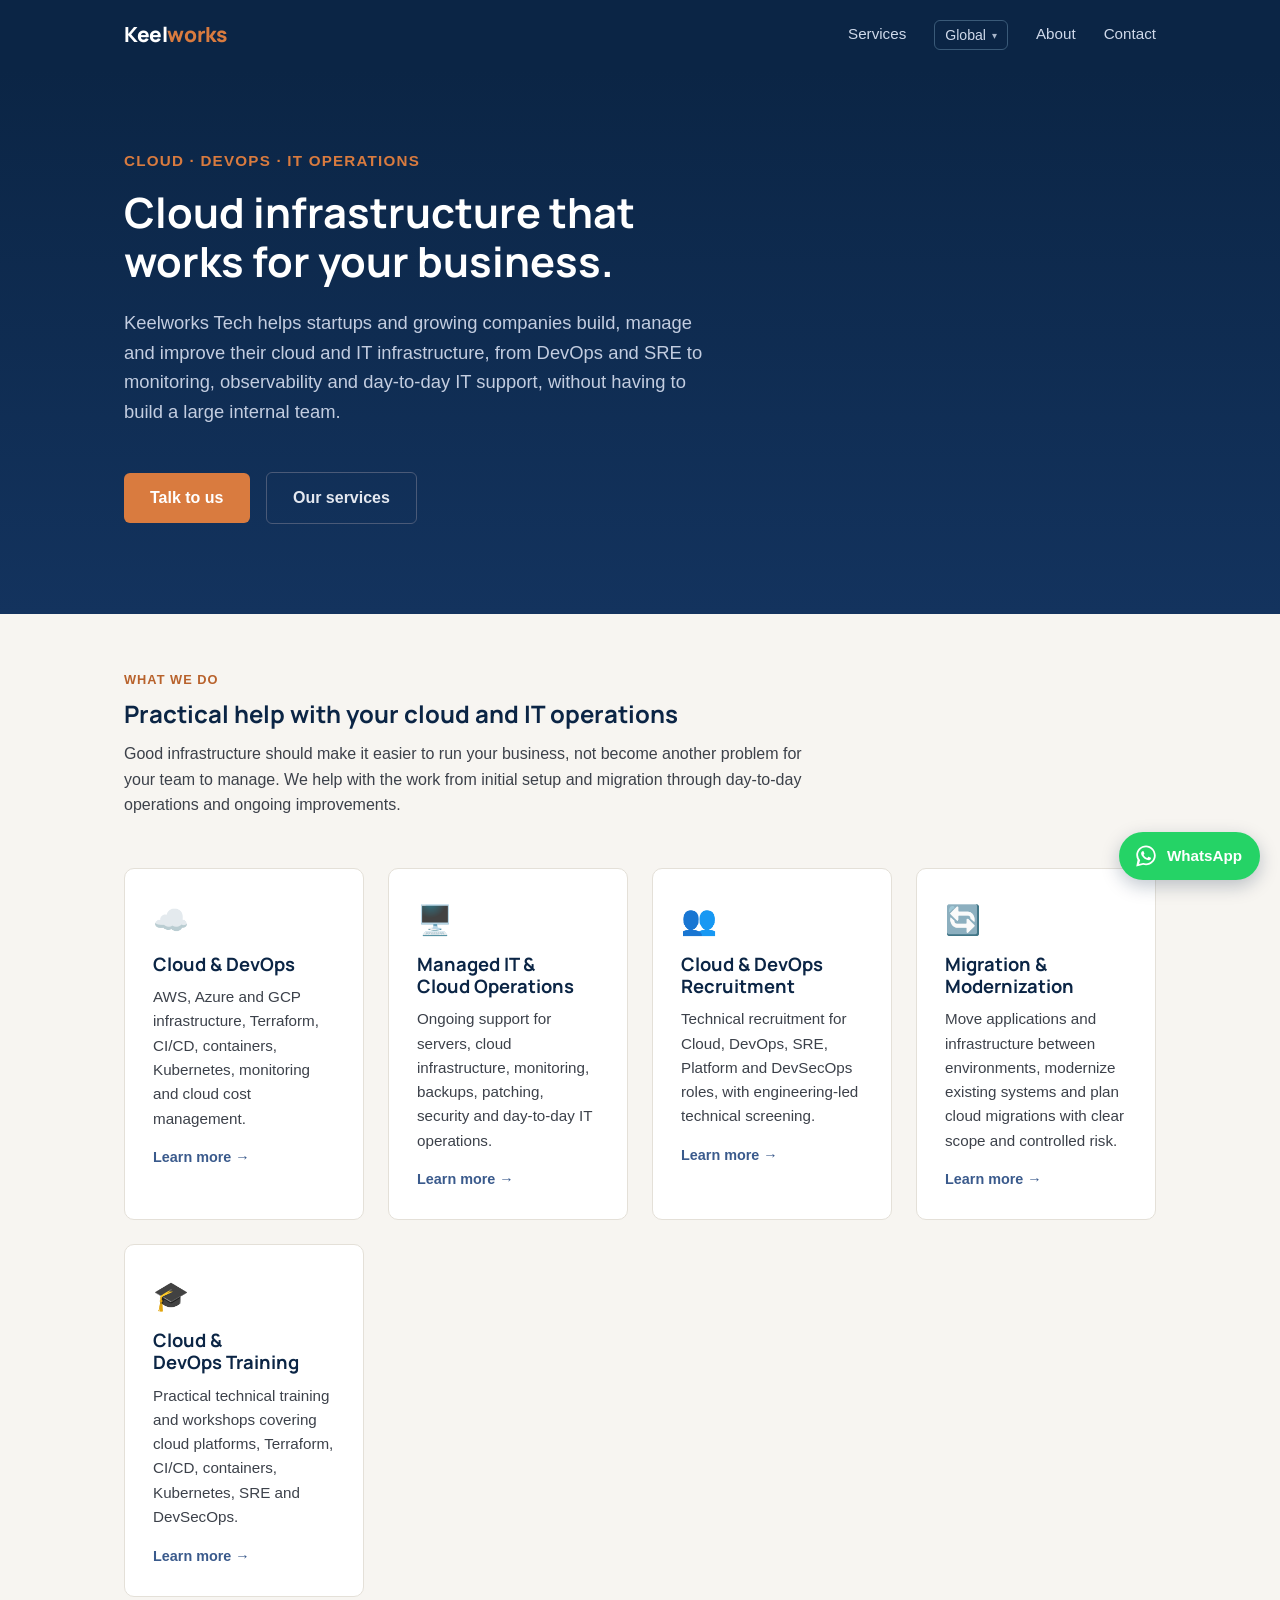
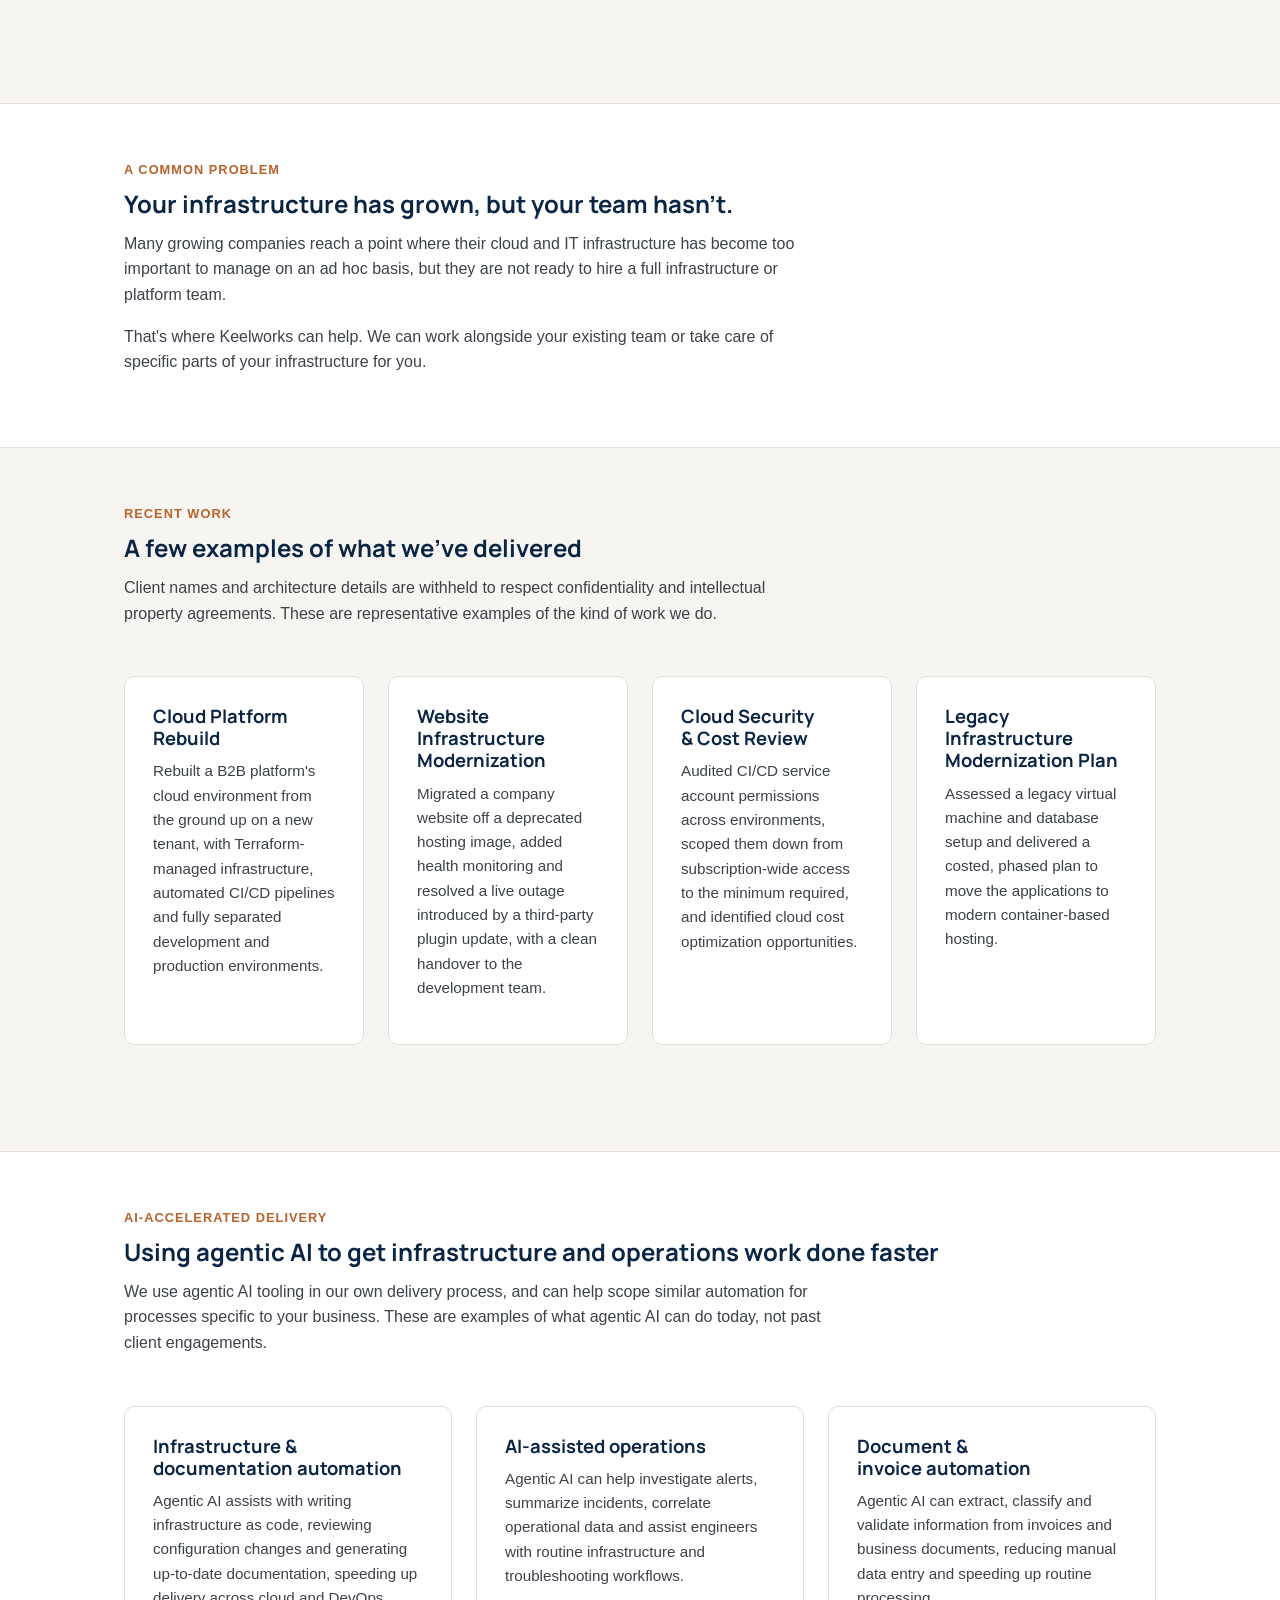
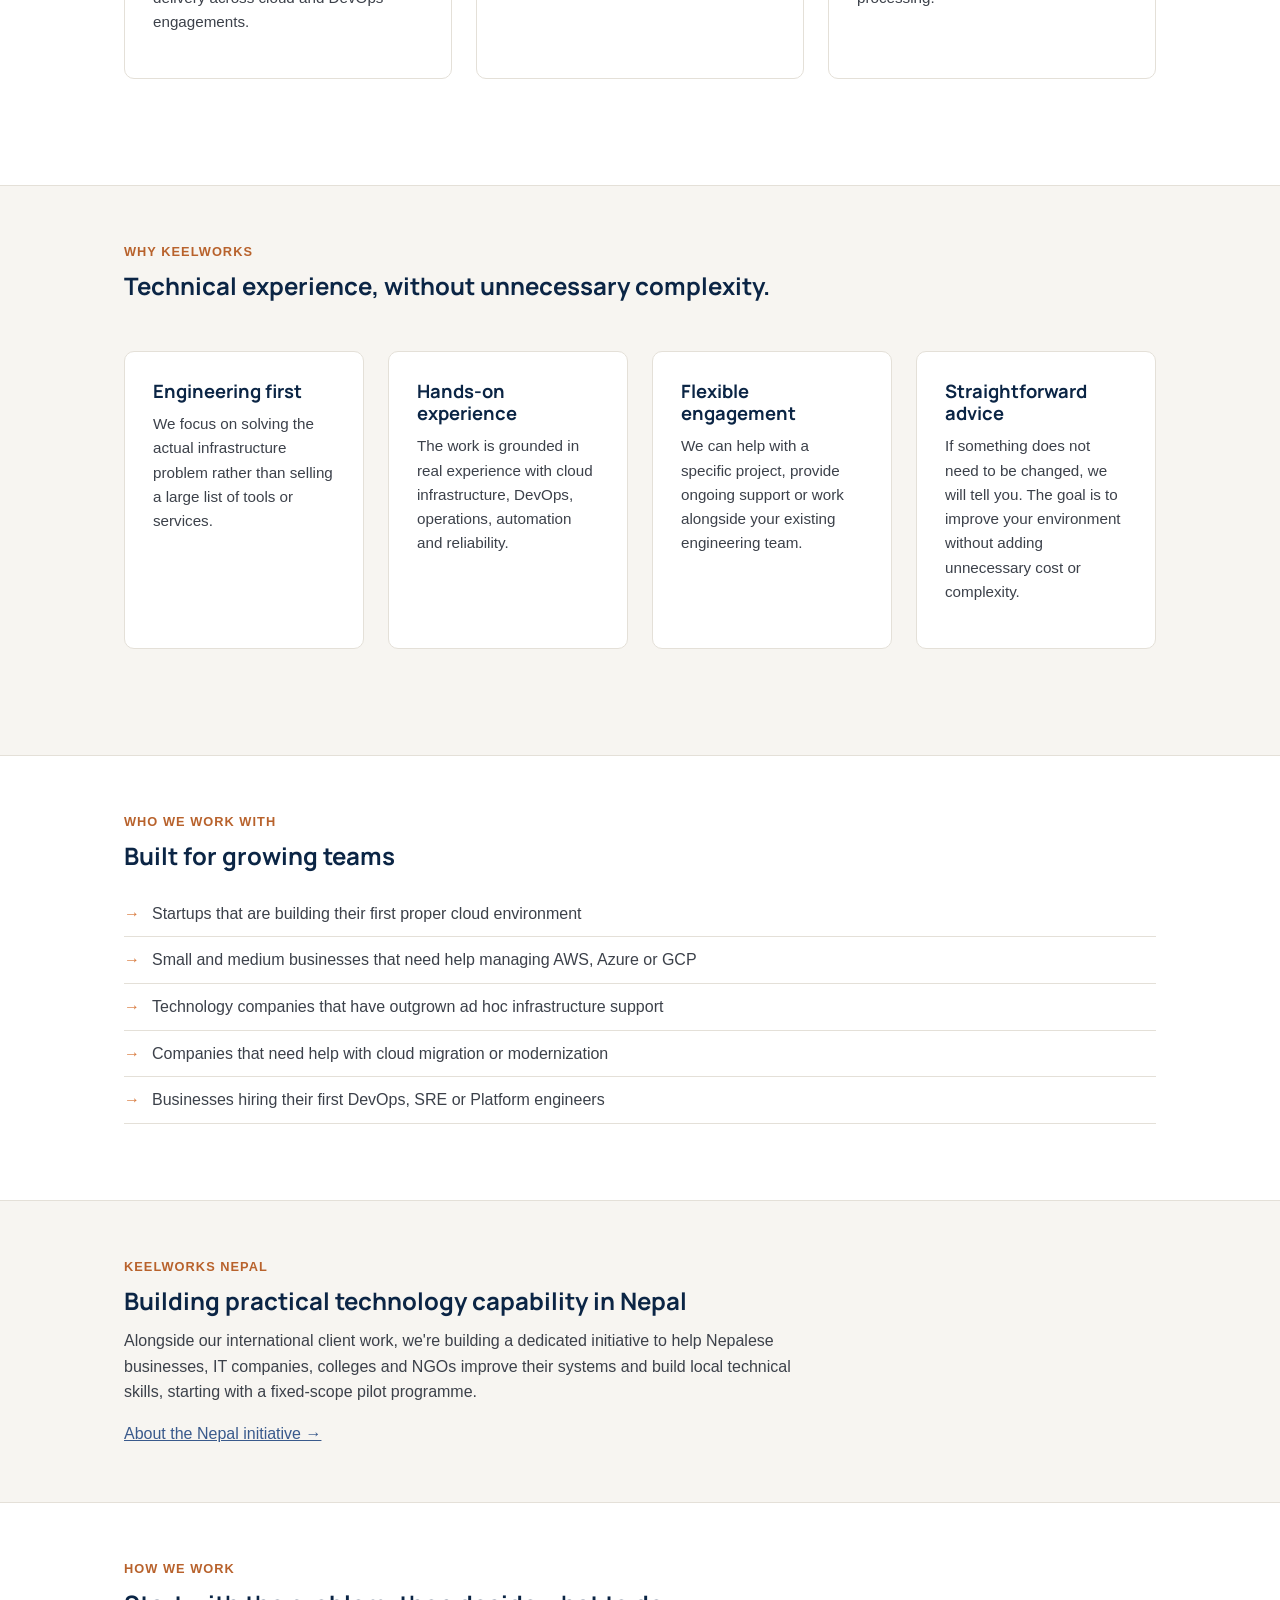
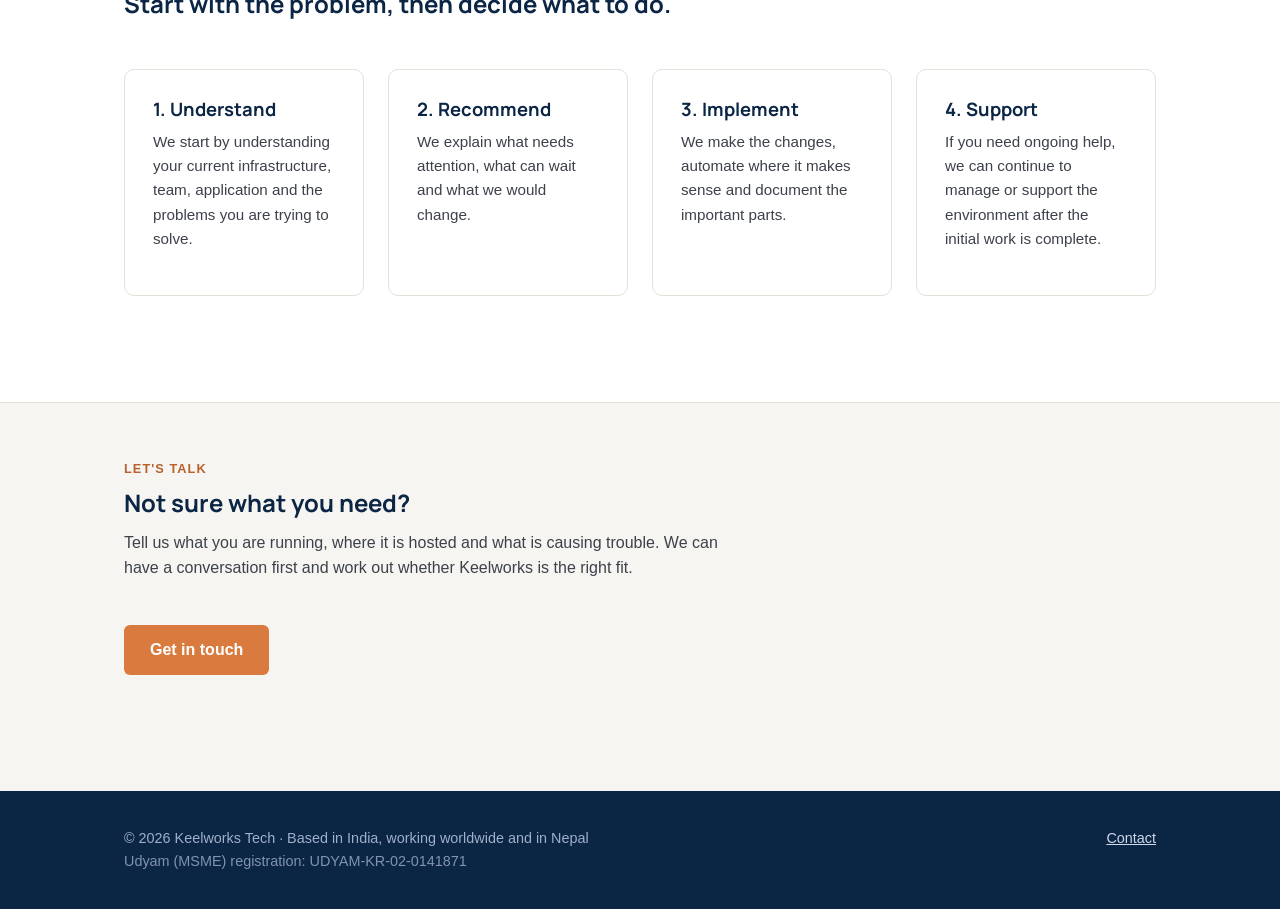
==== commit c3eed650: "Show Udyam (MSME) registration number in the site footer" ====
--- a/index.html
+++ b/index.html
@@ -331,7 +331,7 @@
 
 <footer class="site">
   <div class="wrap">
-    <div>&copy; 2026 Keelworks Tech &middot; Based in India, working worldwide and in Nepal</div>
+    <div>&copy; 2026 Keelworks Tech &middot; Based in India, working worldwide and in Nepal<br><span style="opacity:.8">Udyam (MSME) registration: UDYAM-KR-02-0141871</span></div>
     <div><a href="/contact/">Contact</a></div>
   </div>
 </footer>
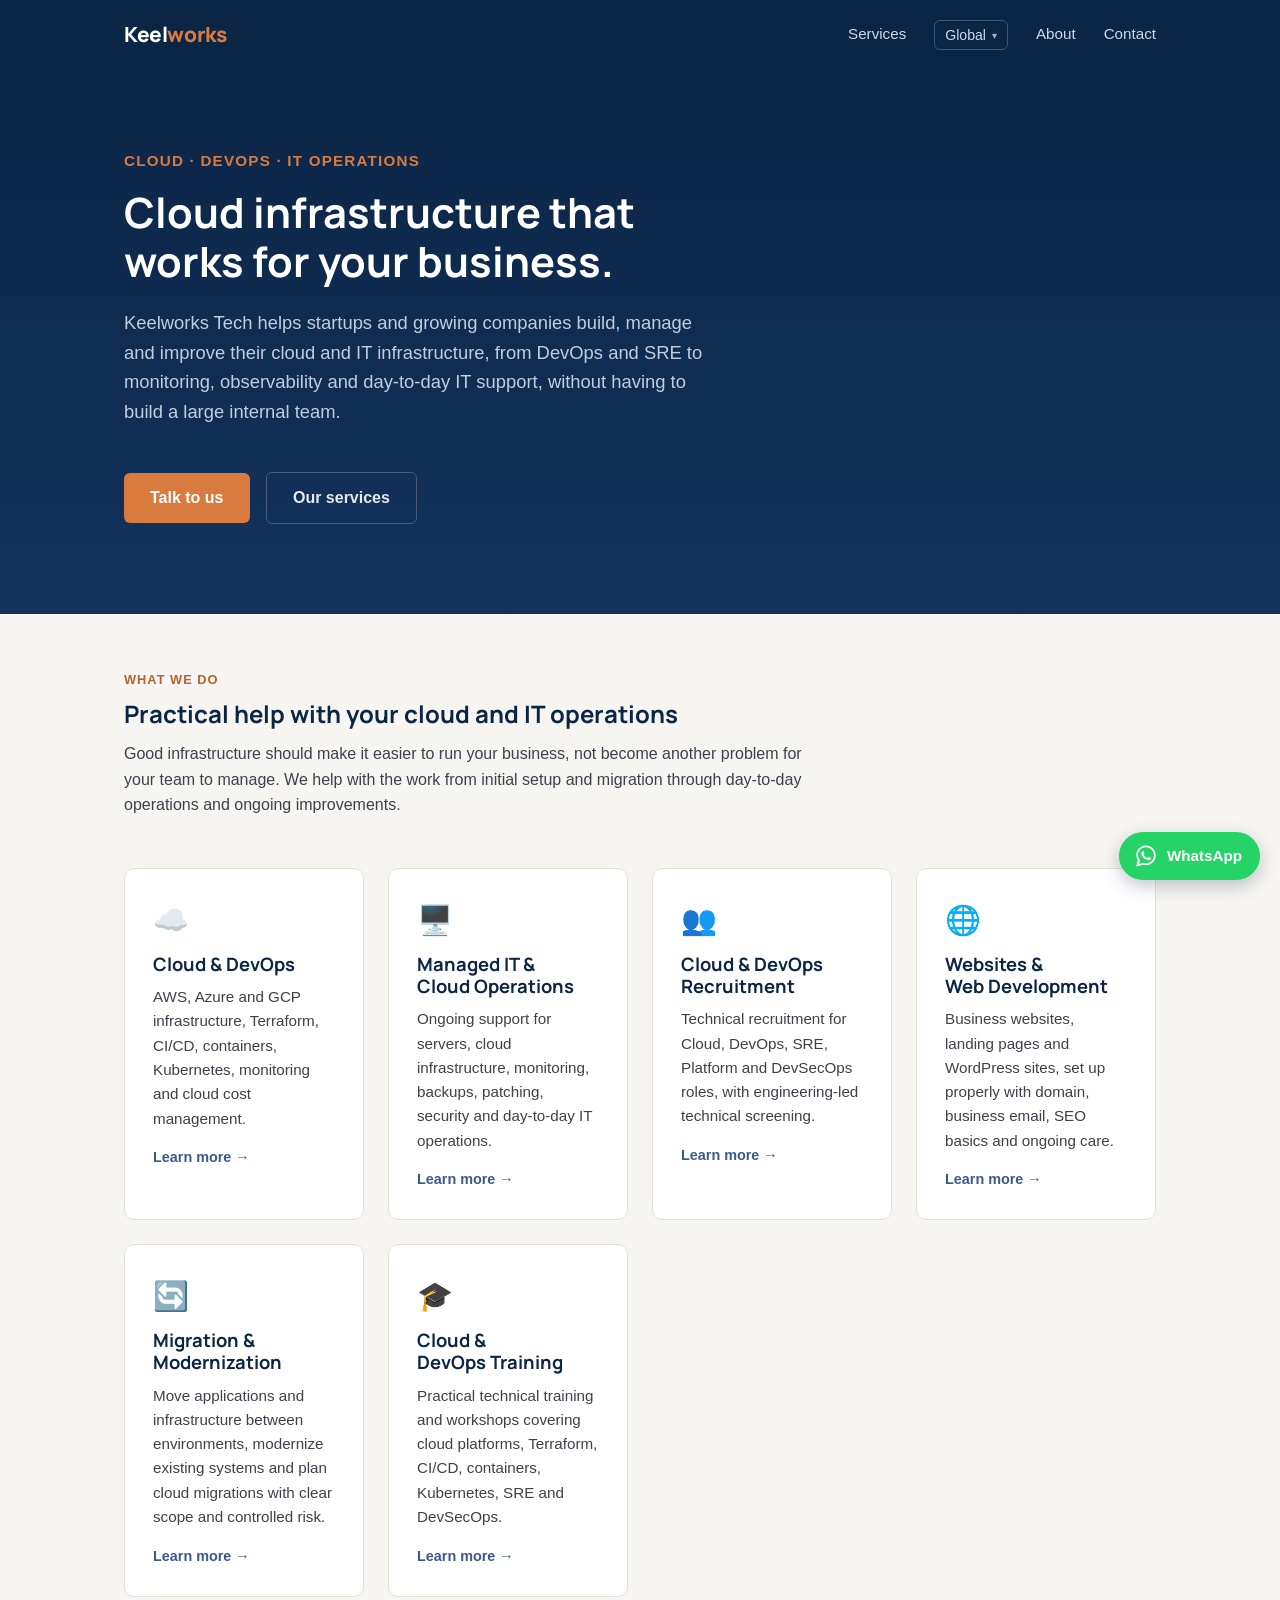
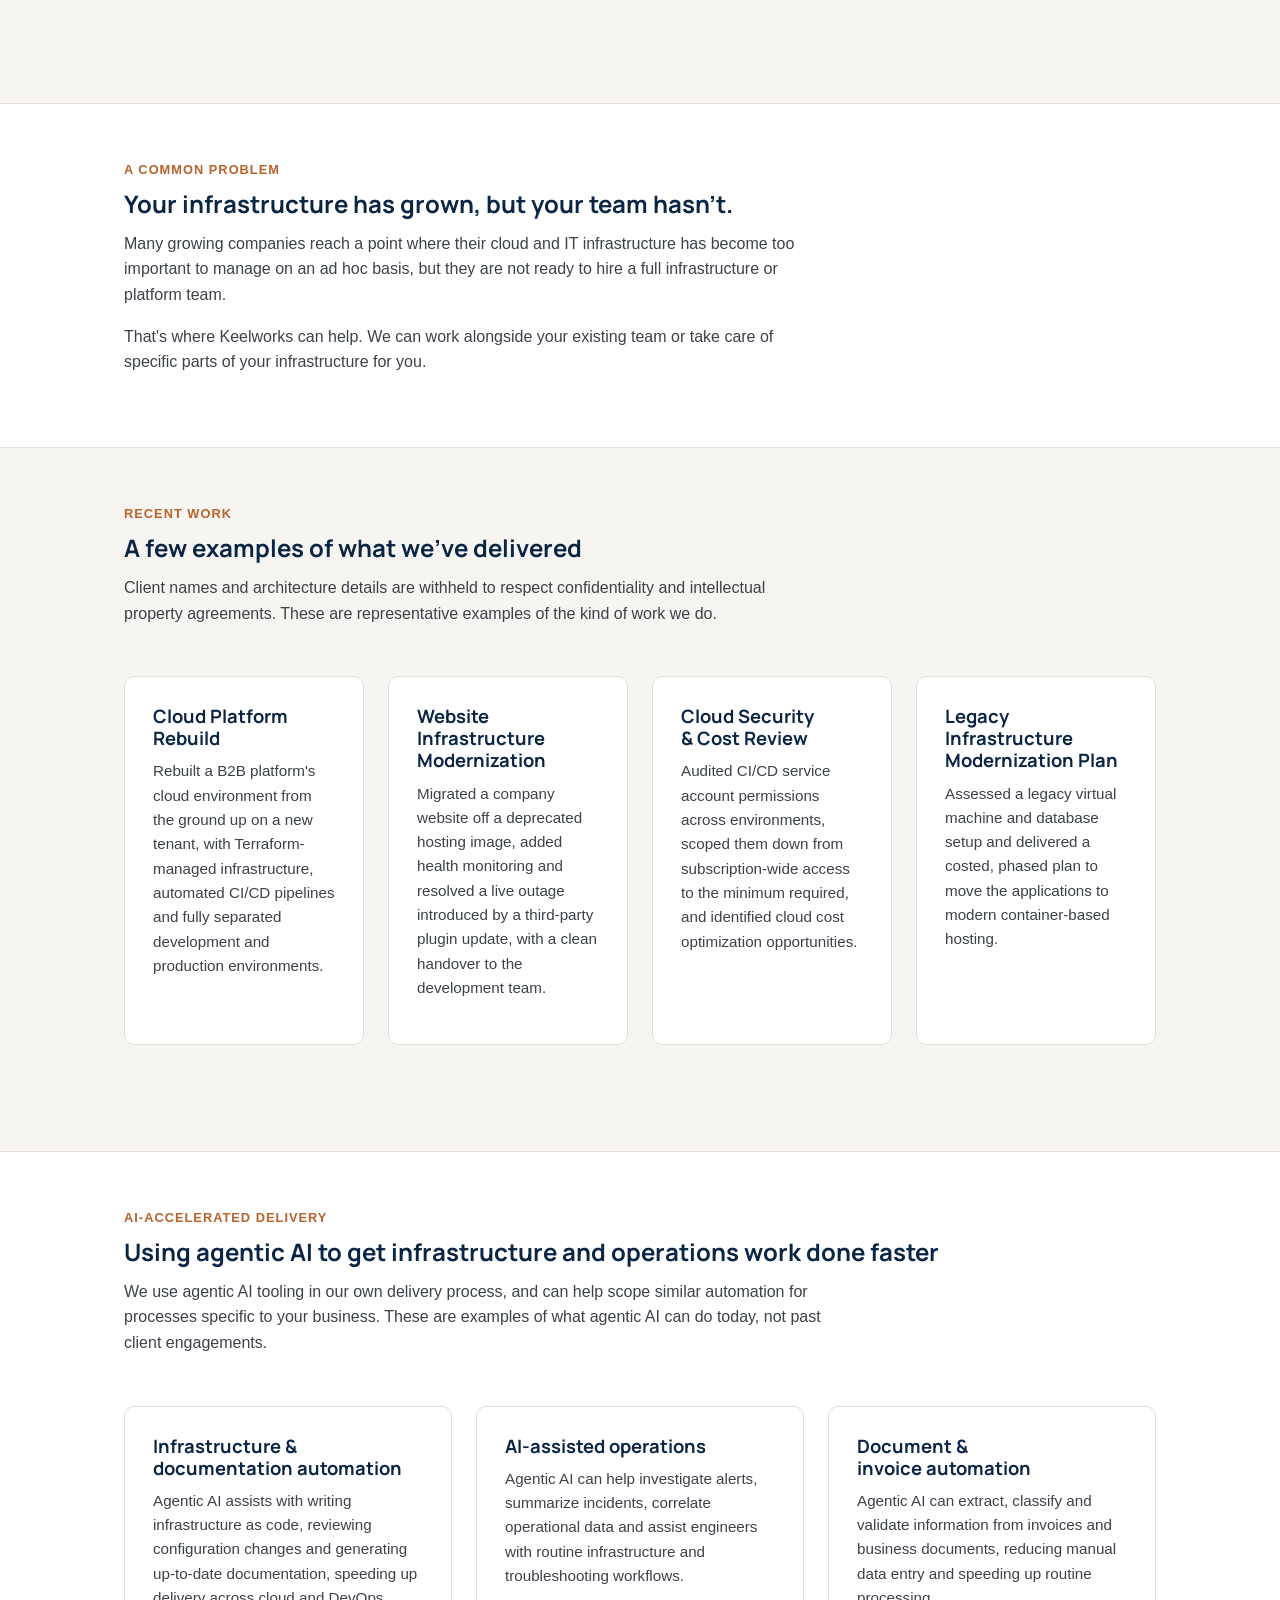
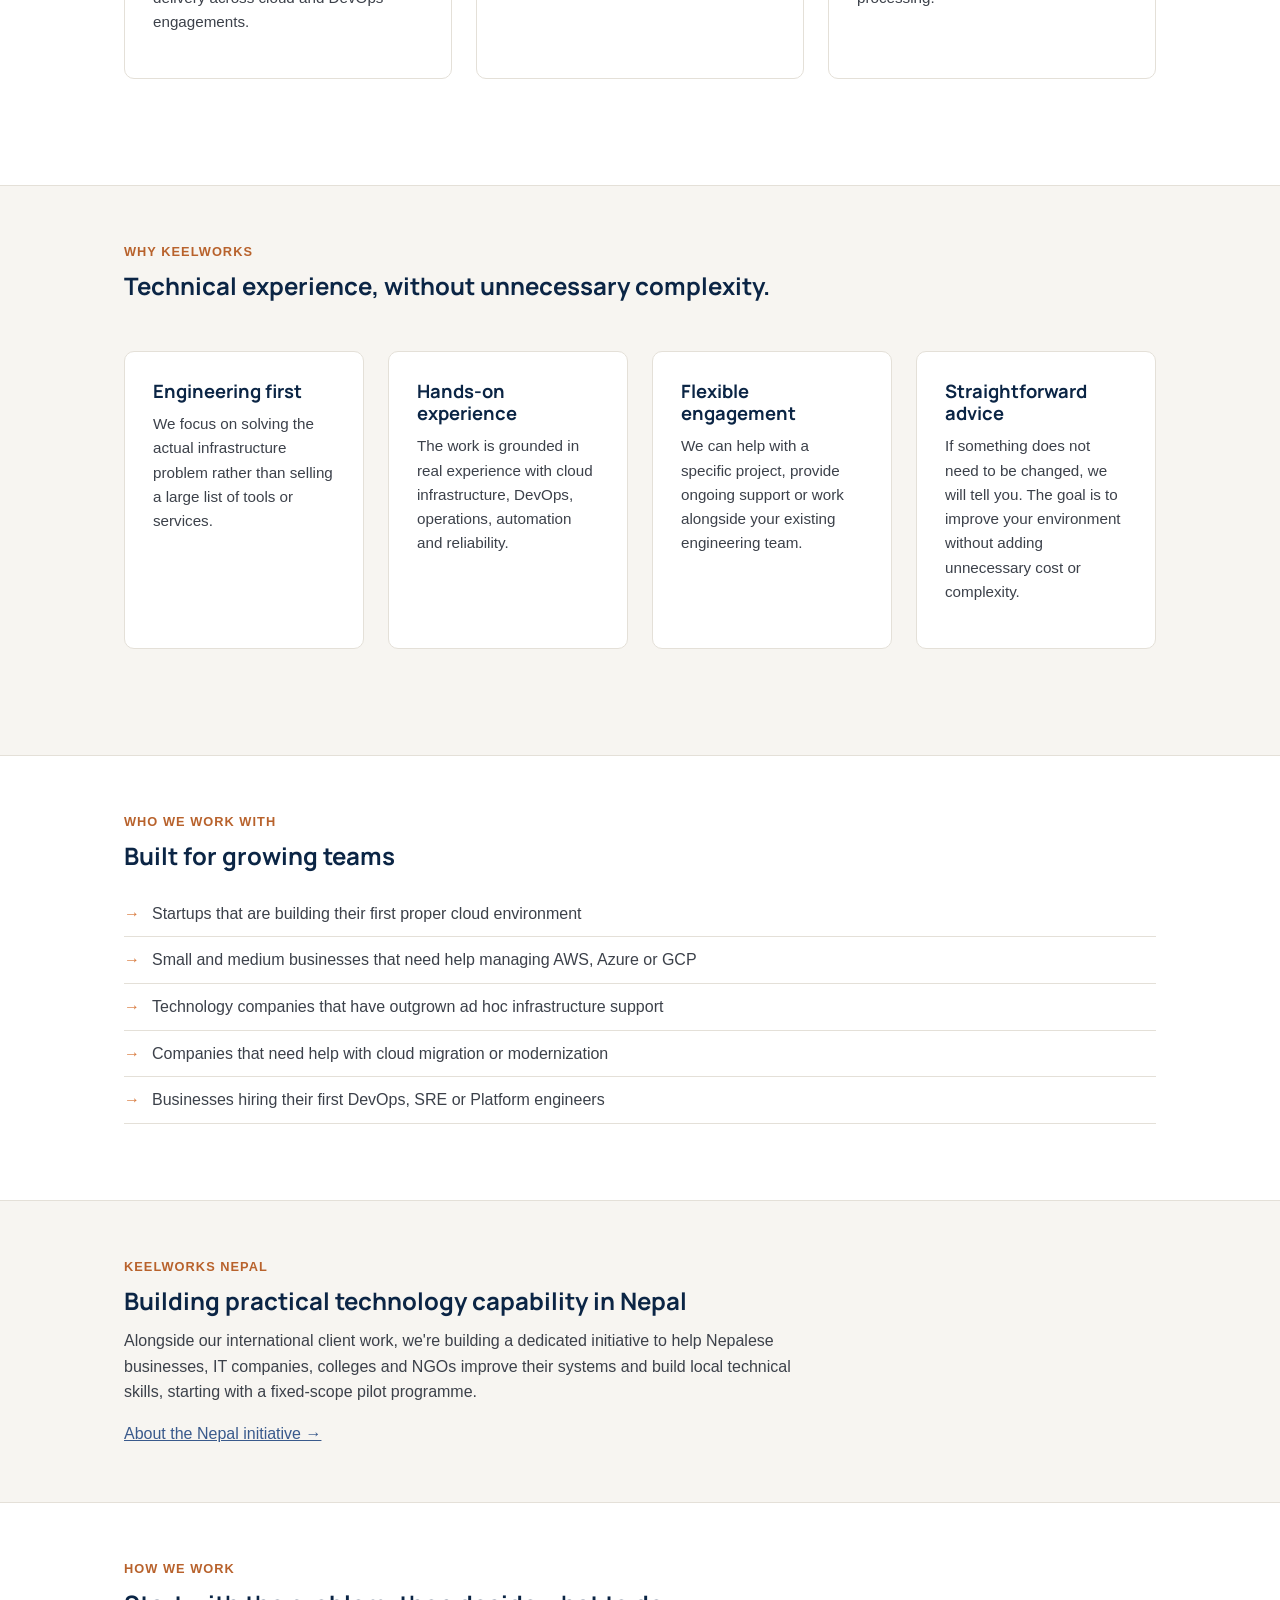
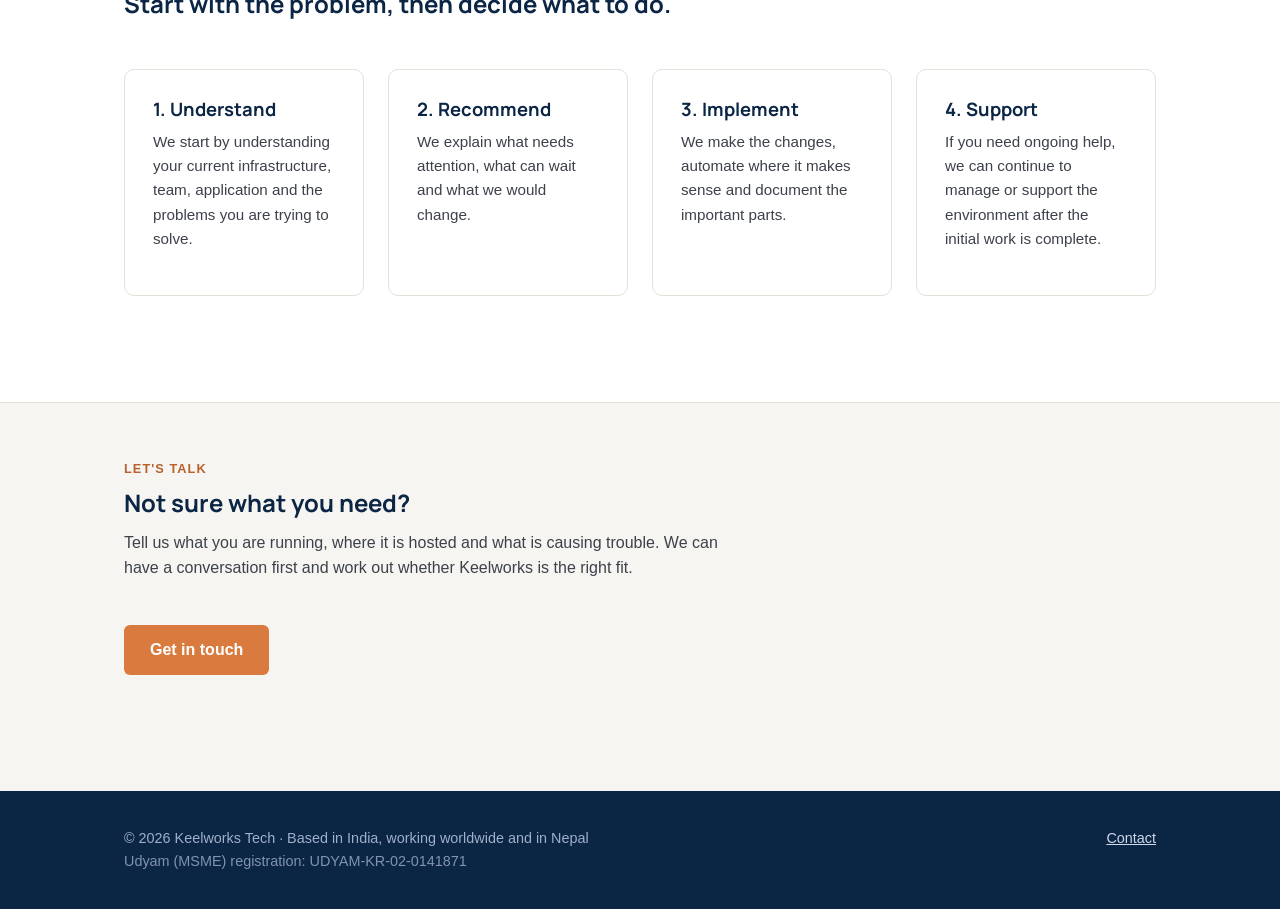
==== commit beb46dba: "Add Websites and Web Development service and wider services section" ====
--- a/index.html
+++ b/index.html
@@ -78,7 +78,11 @@
       "Cloud migration",
       "Cloud cost optimisation",
       "Technical recruitment",
-      "DevOps training"
+      "DevOps training",
+      "Website design",
+      "Web development",
+      "WordPress",
+      "SEO"
     ],
     "serviceType": [
       "Cloud and DevOps consulting",
@@ -87,7 +91,11 @@
       "Cloud migration",
       "Application modernisation",
       "Technical recruitment",
-      "Cloud and DevOps training"
+      "Cloud and DevOps training",
+      "Website design and development",
+      "Application development",
+      "Cybersecurity",
+      "IT consulting"
     ],
     "contactPoint": {
       "@type": "ContactPoint",
@@ -116,7 +124,7 @@
 <link rel="icon" href="/favicon.ico" sizes="any">
 <link rel="icon" href="/favicon.svg" type="image/svg+xml">
 <link rel="apple-touch-icon" href="/assets/apple-touch-icon.png">
-<link rel="stylesheet" href="/assets/style.css?v=20261115-1">
+<link rel="stylesheet" href="/assets/style.css?v=20261117-1">
 </head>
 <body>
 
@@ -175,6 +183,12 @@
         <a class="more" href="/services/recruitment/">Learn more →</a>
       </div>
       <div class="card">
+        <div class="icon">🌐</div>
+        <h3>Websites &amp; Web Development</h3>
+        <p>Business websites, landing pages and WordPress sites, set up properly with domain, business email, SEO basics and ongoing care.</p>
+        <a class="more" href="/services/websites/">Learn more →</a>
+      </div>
+      <div class="card">
         <div class="icon">🔄</div>
         <h3>Migration &amp; Modernization</h3>
         <p>Move applications and infrastructure between environments, modernize existing systems and plan cloud migrations with clear scope and controlled risk.</p>
@@ -336,8 +350,8 @@
   </div>
 </footer>
 
-<script src="/assets/region-switch.js?v=20261115-1" defer></script>
-<script src="/assets/region-banner.js?v=20261115-1" defer></script>
-<script src="/assets/whatsapp.js?v=20261115-1" defer></script>
+<script src="/assets/region-switch.js?v=20261117-1" defer></script>
+<script src="/assets/region-banner.js?v=20261117-1" defer></script>
+<script src="/assets/whatsapp.js?v=20261117-1" defer></script>
 </body>
 </html>
--- a/assets/style.css
+++ b/assets/style.css
@@ -910,3 +910,19 @@
 @media print {
   .whatsapp-float { display: none; }
 }
+
+/* Fixed column card rows (websites page, wider services) */
+.services-grid.five {
+  grid-template-columns: repeat(5, 1fr);
+}
+.services-grid.three {
+  grid-template-columns: repeat(3, 1fr);
+}
+@media (max-width: 1000px) {
+  .services-grid.five,
+  .services-grid.three { grid-template-columns: repeat(2, 1fr); }
+}
+@media (max-width: 600px) {
+  .services-grid.five,
+  .services-grid.three { grid-template-columns: 1fr; }
+}
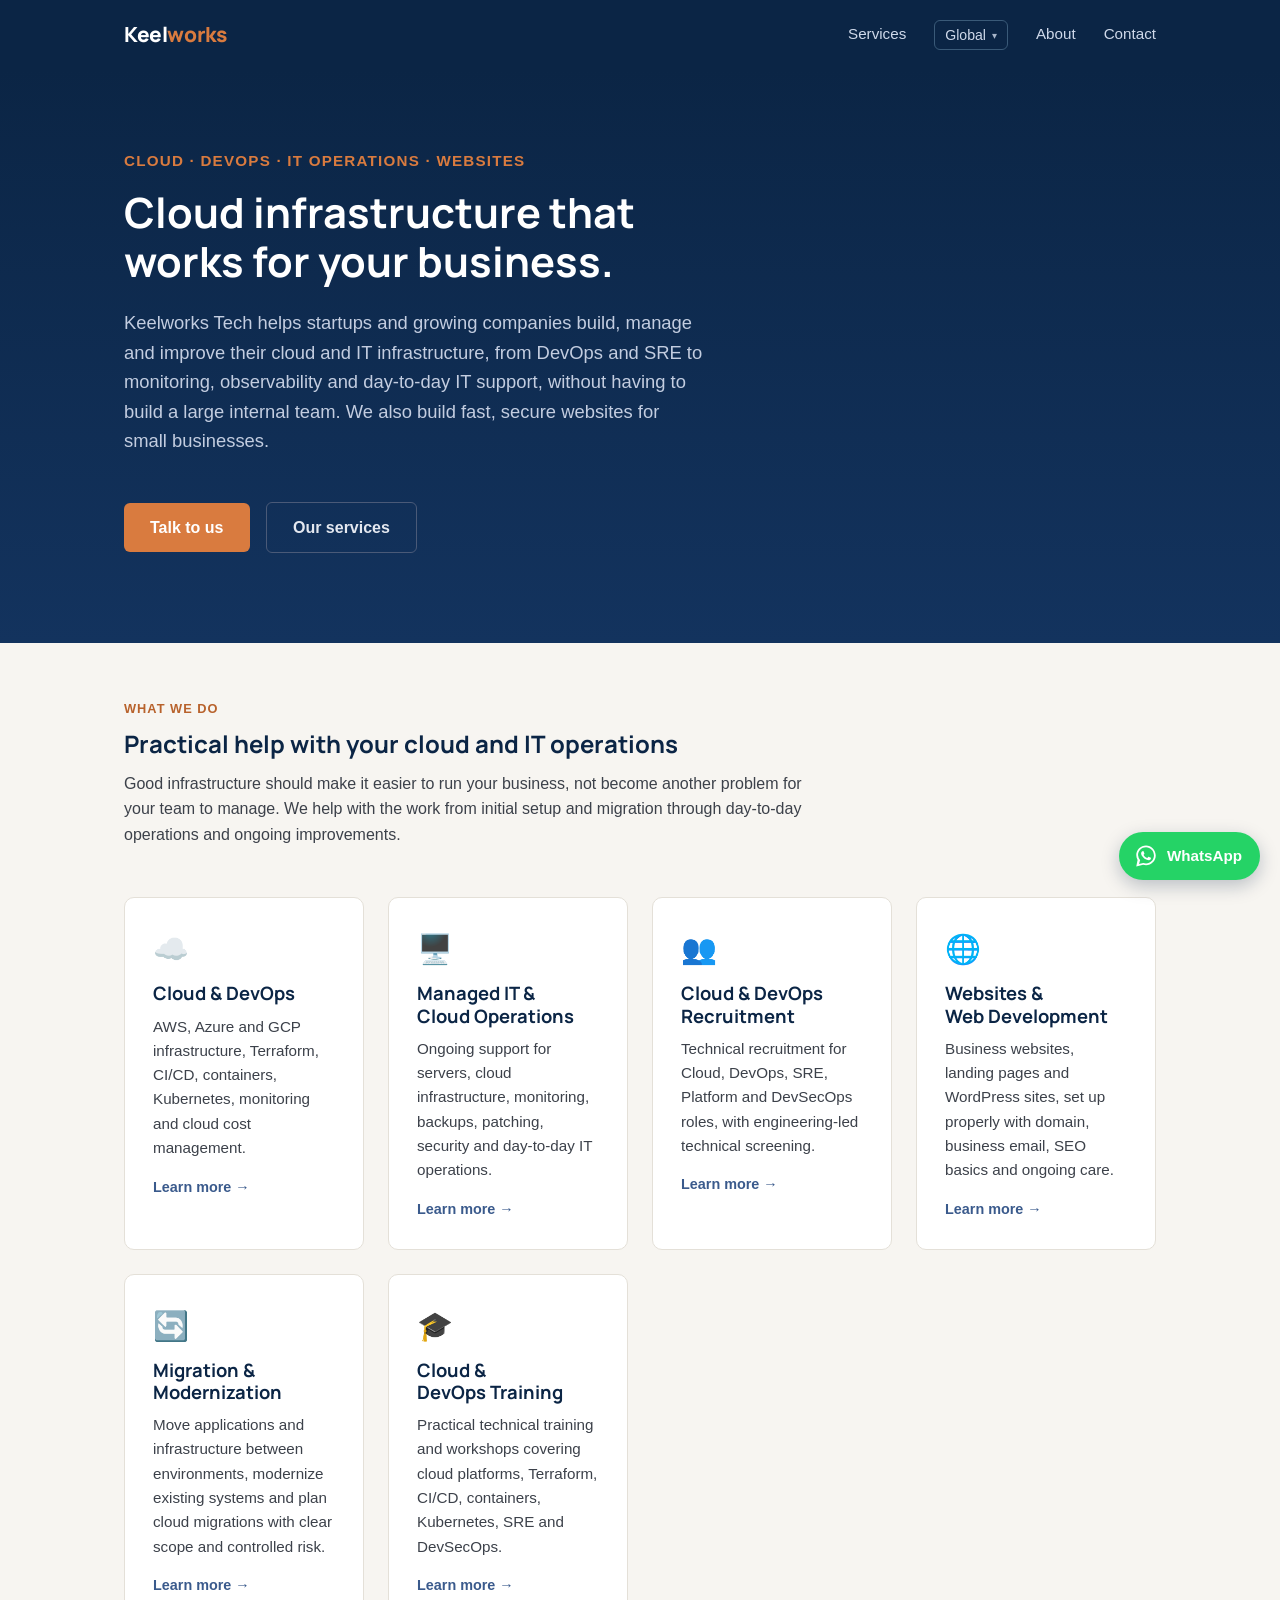
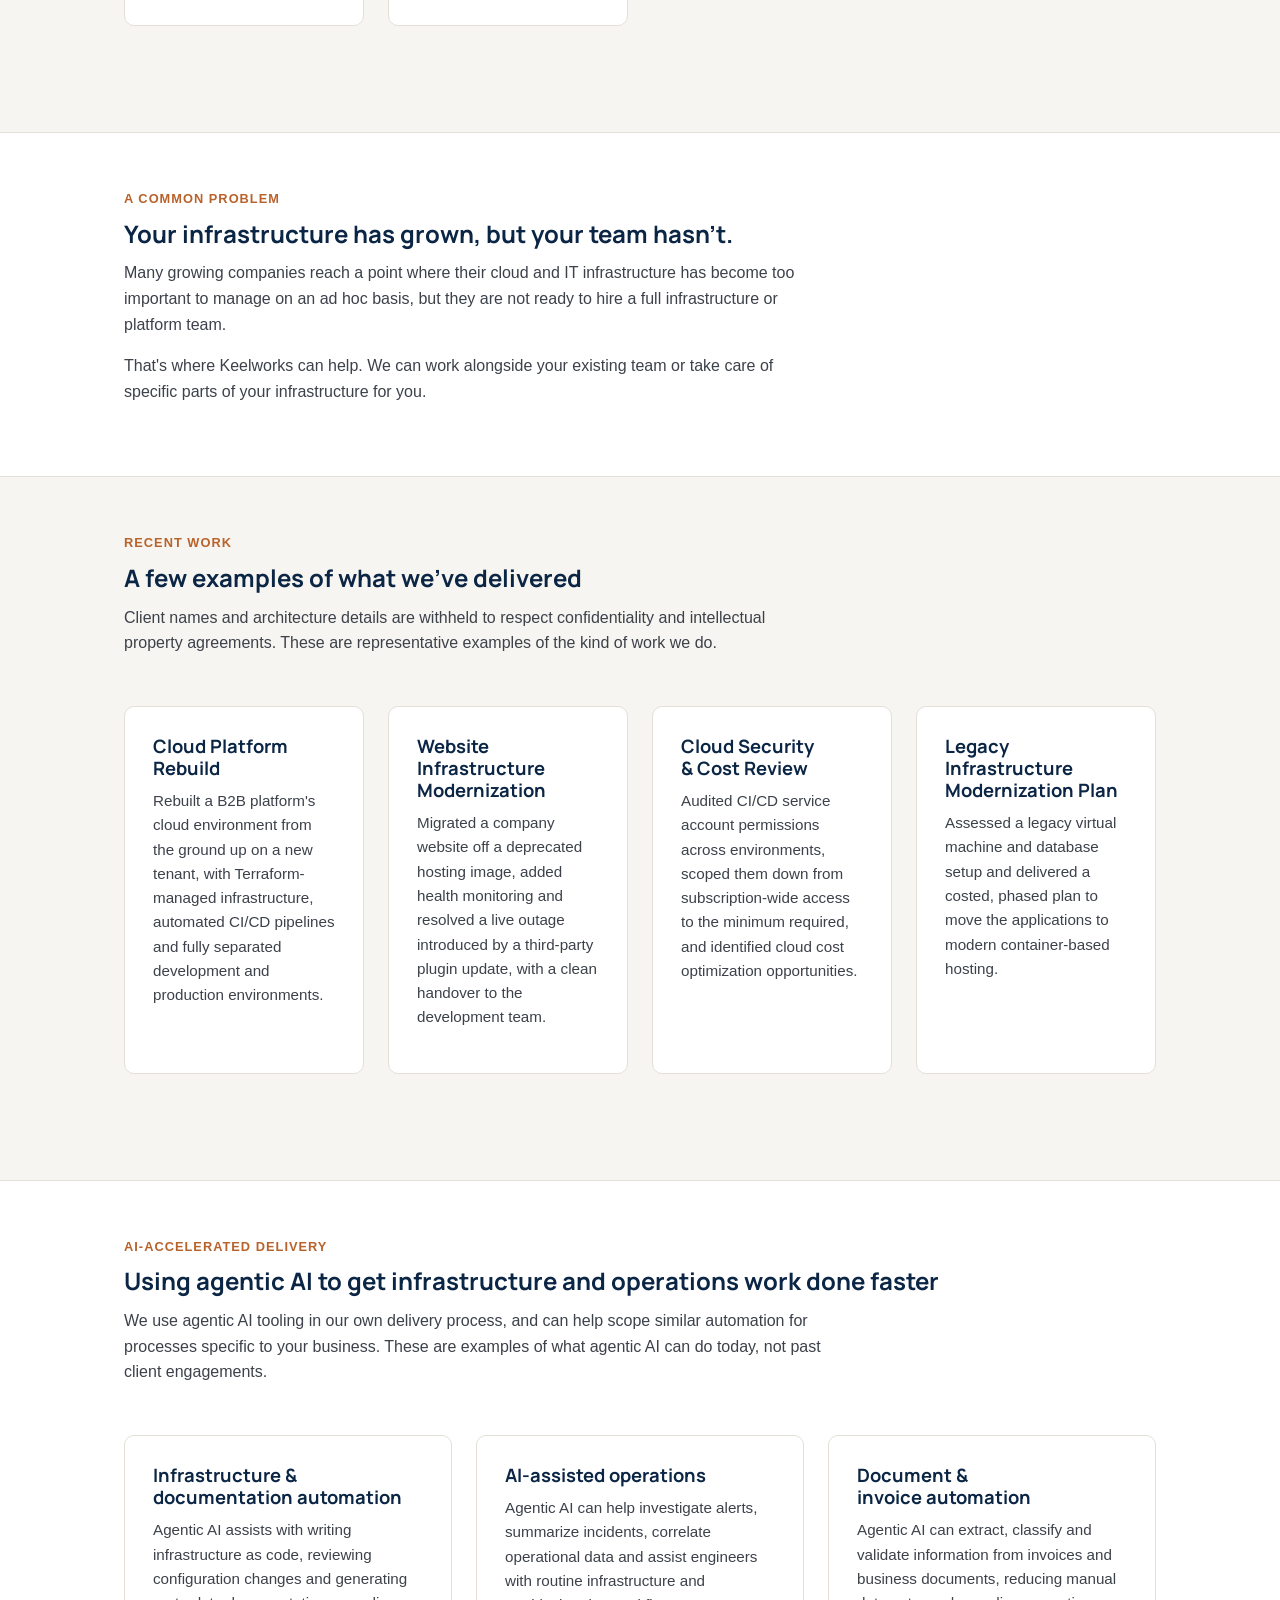
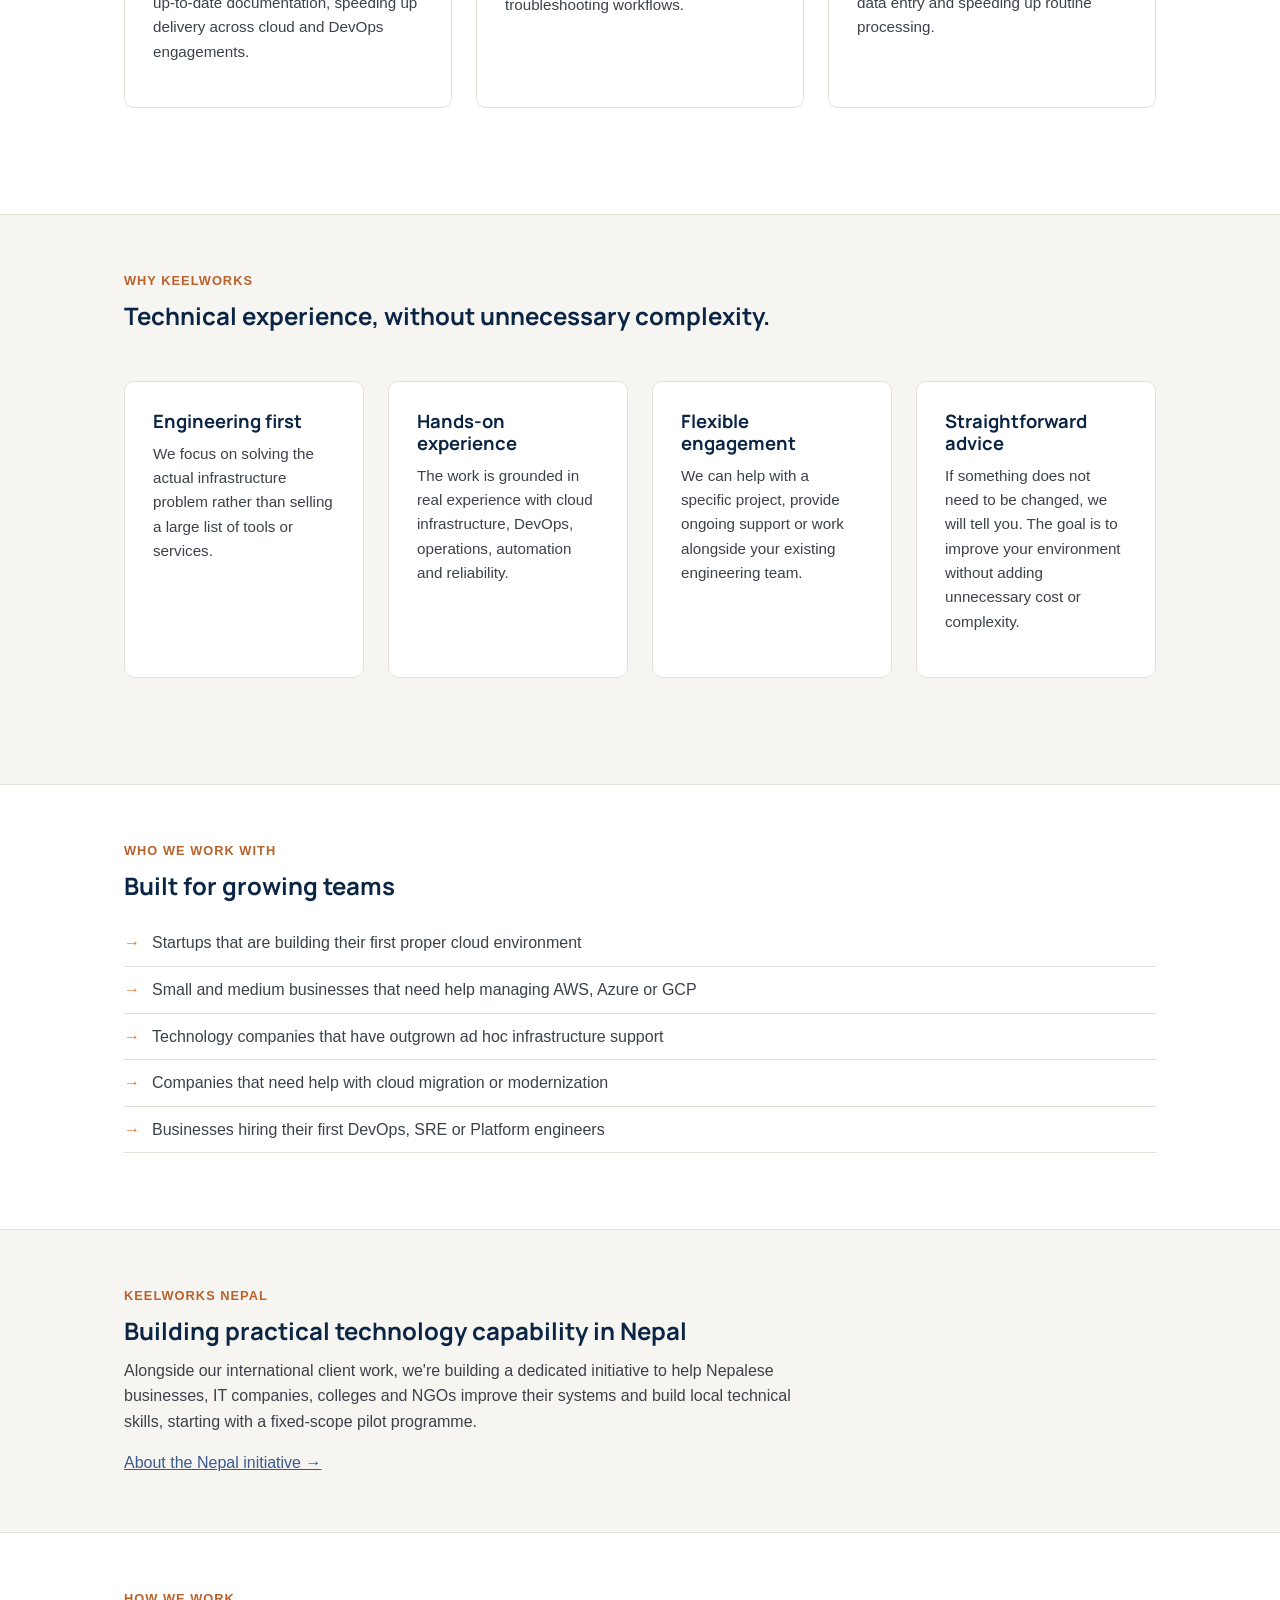
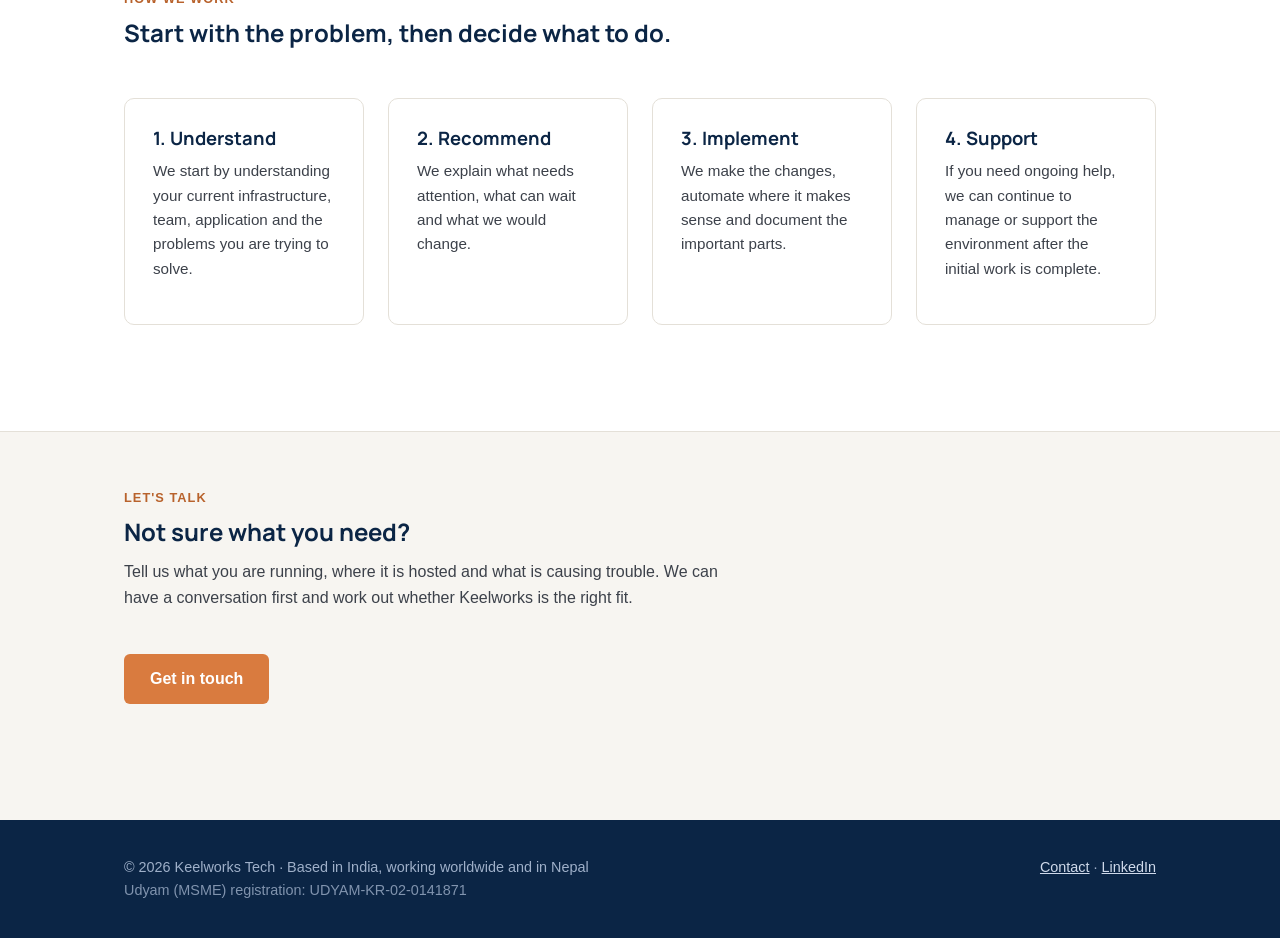
==== commit 293ccbcc: "Add LinkedIn links, a custom 404 page and mention websites on the homepage" ====
--- a/index.html
+++ b/index.html
@@ -4,7 +4,7 @@
 <meta charset="utf-8">
 <meta name="viewport" content="width=device-width, initial-scale=1">
 <title>Keelworks Tech | Cloud, DevOps &amp; Managed IT Consulting</title>
-<meta name="description" content="Keelworks Tech is a Cloud, DevOps and SRE consultancy based in India. Cloud infrastructure, managed IT support, monitoring and observability, cloud migration, training and DevOps recruitment, worldwide and in Nepal.">
+<meta name="description" content="Keelworks Tech is a Cloud, DevOps and SRE consultancy based in India. Cloud infrastructure, managed IT support, observability, business websites, cloud migration, training and DevOps recruitment, worldwide and in Nepal.">
 <link rel="preconnect" href="https://fonts.googleapis.com">
 <link rel="preconnect" href="https://fonts.gstatic.com" crossorigin>
 <link href="https://fonts.googleapis.com/css2?family=Manrope:wght@700;800&display=swap" rel="stylesheet">
@@ -12,7 +12,7 @@
 <meta property="og:type" content="website">
 <meta property="og:site_name" content="Keelworks Tech">
 <meta property="og:title" content="Keelworks Tech | Cloud, DevOps &amp; Managed IT Consulting">
-<meta property="og:description" content="Keelworks Tech is a Cloud, DevOps and SRE consultancy based in India. Cloud infrastructure, managed IT support, monitoring and observability, cloud migration, training and DevOps recruitment, worldwide and in Nepal.">
+<meta property="og:description" content="Keelworks Tech is a Cloud, DevOps and SRE consultancy based in India. Cloud infrastructure, managed IT support, observability, business websites, cloud migration, training and DevOps recruitment, worldwide and in Nepal.">
 <meta property="og:url" content="https://keelworkstech.com/">
 <meta property="og:image" content="https://keelworkstech.com/assets/og-image.png">
 <meta property="og:image:width" content="1200">
@@ -21,7 +21,7 @@
 <meta name="twitter:card" content="summary_large_image">
 <meta name="twitter:image" content="https://keelworkstech.com/assets/og-image.png">
 <meta name="twitter:title" content="Keelworks Tech | Cloud, DevOps &amp; Managed IT Consulting">
-<meta name="twitter:description" content="Keelworks Tech is a Cloud, DevOps and SRE consultancy based in India. Cloud infrastructure, managed IT support, monitoring and observability, cloud migration, training and DevOps recruitment, worldwide and in Nepal.">
+<meta name="twitter:description" content="Keelworks Tech is a Cloud, DevOps and SRE consultancy based in India. Cloud infrastructure, managed IT support, observability, business websites, cloud migration, training and DevOps recruitment, worldwide and in Nepal.">
 <script type="application/ld+json">
 [
   {
@@ -36,16 +36,12 @@
     "url": "https://keelworkstech.com/",
     "logo": "https://keelworkstech.com/assets/apple-touch-icon.png",
     "image": "https://keelworkstech.com/assets/og-image.png",
-    "description": "Cloud, DevOps, SRE and managed IT consultancy based in India: cloud infrastructure, IT support and cloud operations, monitoring and observability, cloud migration, technical recruitment and training, worldwide and in Nepal.",
-    "email": "naveen@keelworkstech.com",
+    "description": "Cloud, DevOps, SRE and managed IT consultancy based in India: cloud infrastructure, IT support and cloud operations, monitoring and observability, cloud migration, technical recruitment, training and business websites, worldwide and in Nepal.",
+    "email": "hello@keelworkstech.com",
     "telephone": "+91-84319-14296",
     "address": {
       "@type": "PostalAddress",
       "addressCountry": "IN"
-    },
-    "founder": {
-      "@type": "Person",
-      "name": "Naveen Anand"
     },
     "areaServed": [
       {
@@ -97,10 +93,13 @@
       "Cybersecurity",
       "IT consulting"
     ],
+    "sameAs": [
+      "https://www.linkedin.com/company/keelworkstech/"
+    ],
     "contactPoint": {
       "@type": "ContactPoint",
       "contactType": "sales",
-      "email": "naveen@keelworkstech.com",
+      "email": "hello@keelworkstech.com",
       "telephone": "+91-84319-14296",
       "availableLanguage": ["English"]
     }
@@ -150,9 +149,9 @@
 
 <section class="hero">
   <div class="wrap">
-    <div class="tagline">Cloud &middot; DevOps &middot; IT Operations</div>
+    <div class="tagline">Cloud &middot; DevOps &middot; IT Operations &middot; Websites</div>
     <h1>Cloud infrastructure that works for your business.</h1>
-    <p class="lead">Keelworks Tech helps startups and growing companies build, manage and improve their cloud and IT infrastructure, from DevOps and SRE to monitoring, observability and day-to-day IT support, without having to build a large internal team.</p>
+    <p class="lead">Keelworks Tech helps startups and growing companies build, manage and improve their cloud and IT infrastructure, from DevOps and SRE to monitoring, observability and day-to-day IT support, without having to build a large internal team. We also build fast, secure websites for small businesses.</p>
     <a class="btn" href="/contact/">Talk to us</a>
     <a class="btn outline" href="/services/">Our services</a>
   </div>
@@ -346,7 +345,7 @@
 <footer class="site">
   <div class="wrap">
     <div>&copy; 2026 Keelworks Tech &middot; Based in India, working worldwide and in Nepal<br><span style="opacity:.8">Udyam (MSME) registration: UDYAM-KR-02-0141871</span></div>
-    <div><a href="/contact/">Contact</a></div>
+    <div><a href="/contact/">Contact</a> &middot; <a href="https://www.linkedin.com/company/keelworkstech/" target="_blank" rel="noopener">LinkedIn</a></div>
   </div>
 </footer>
 
